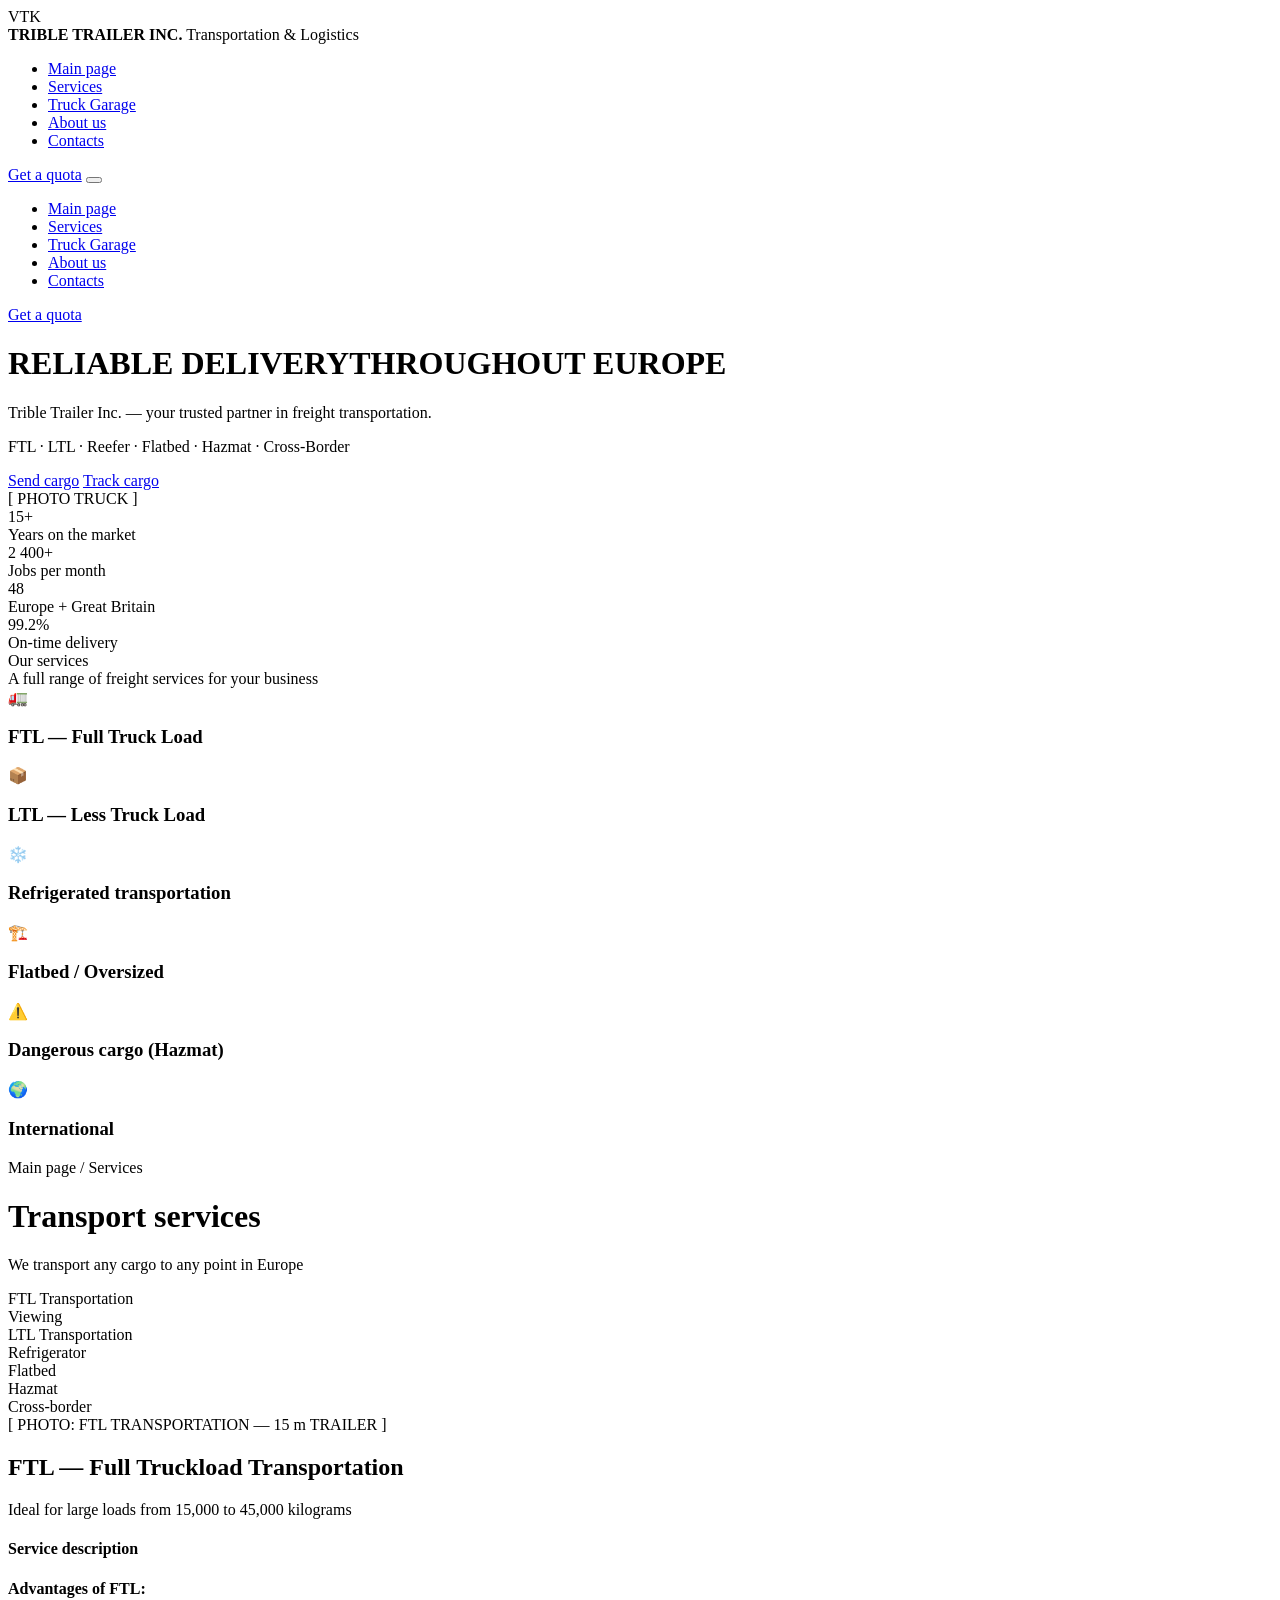
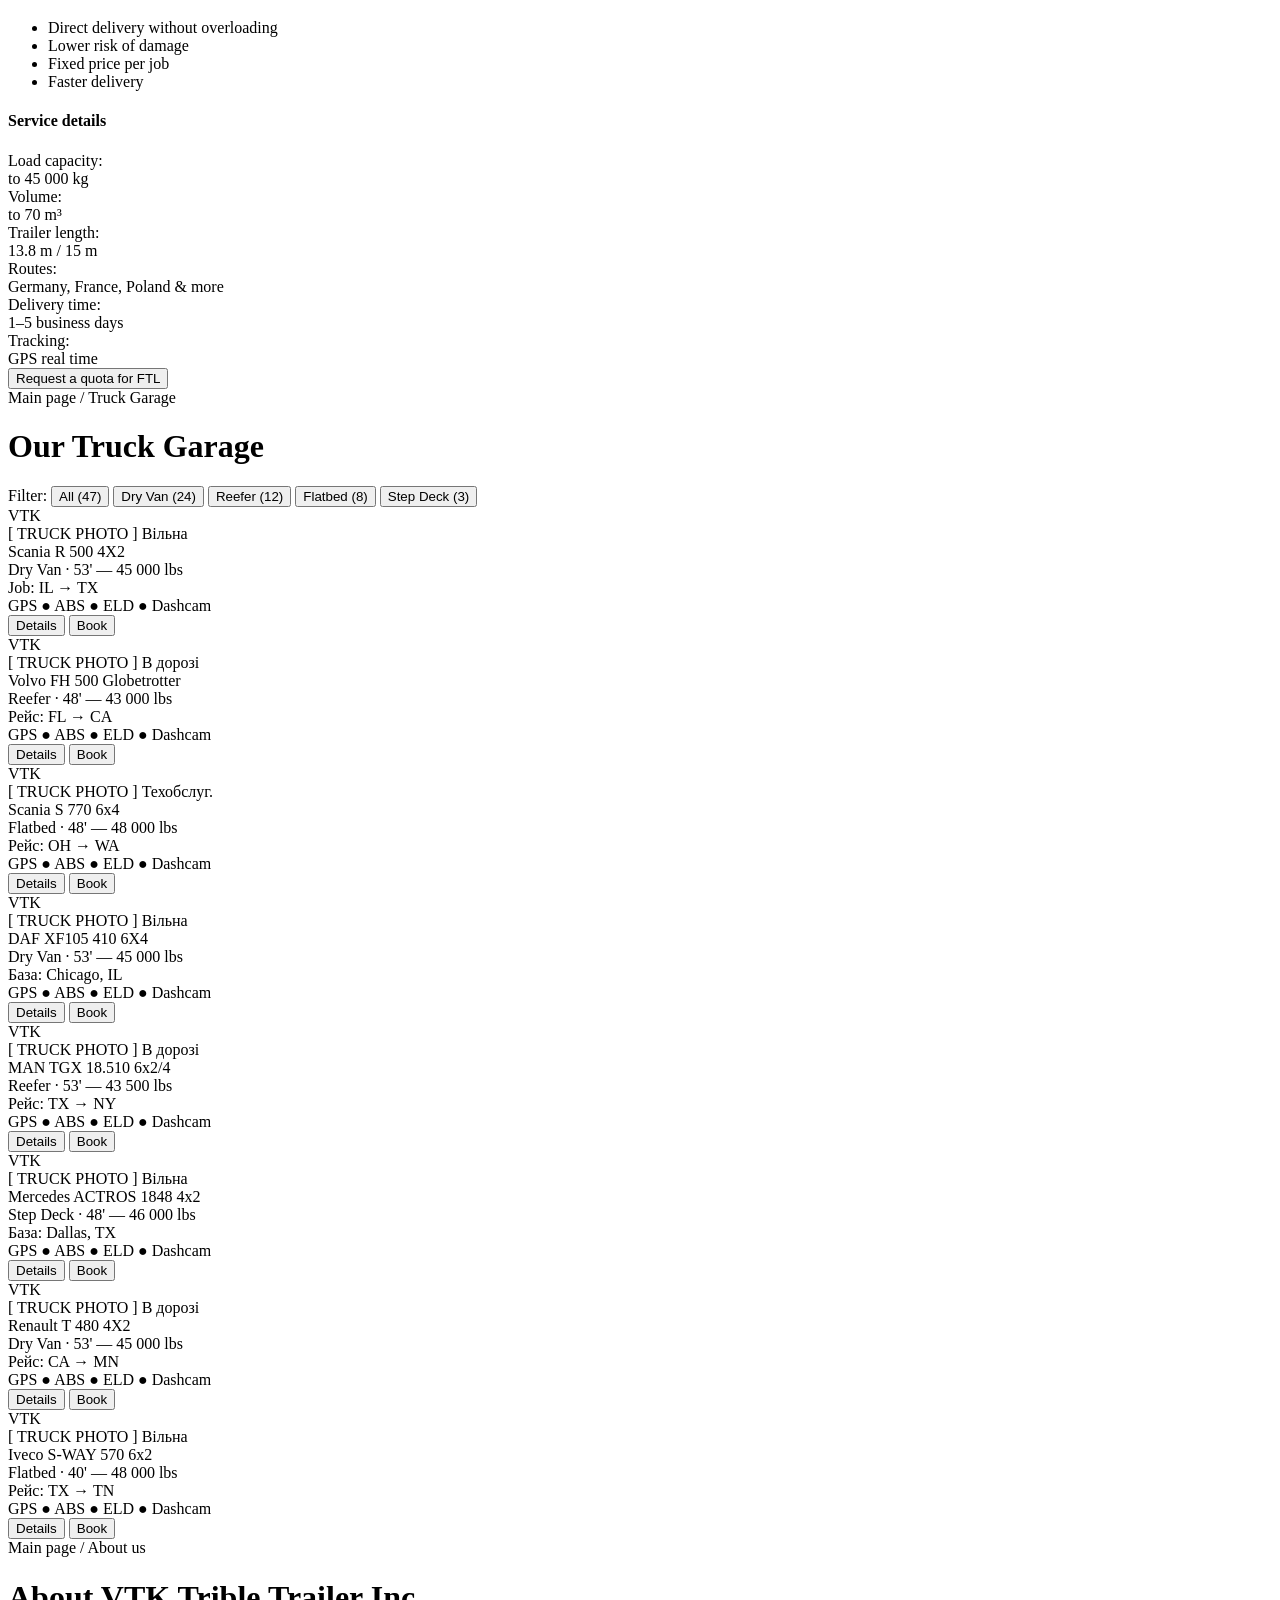
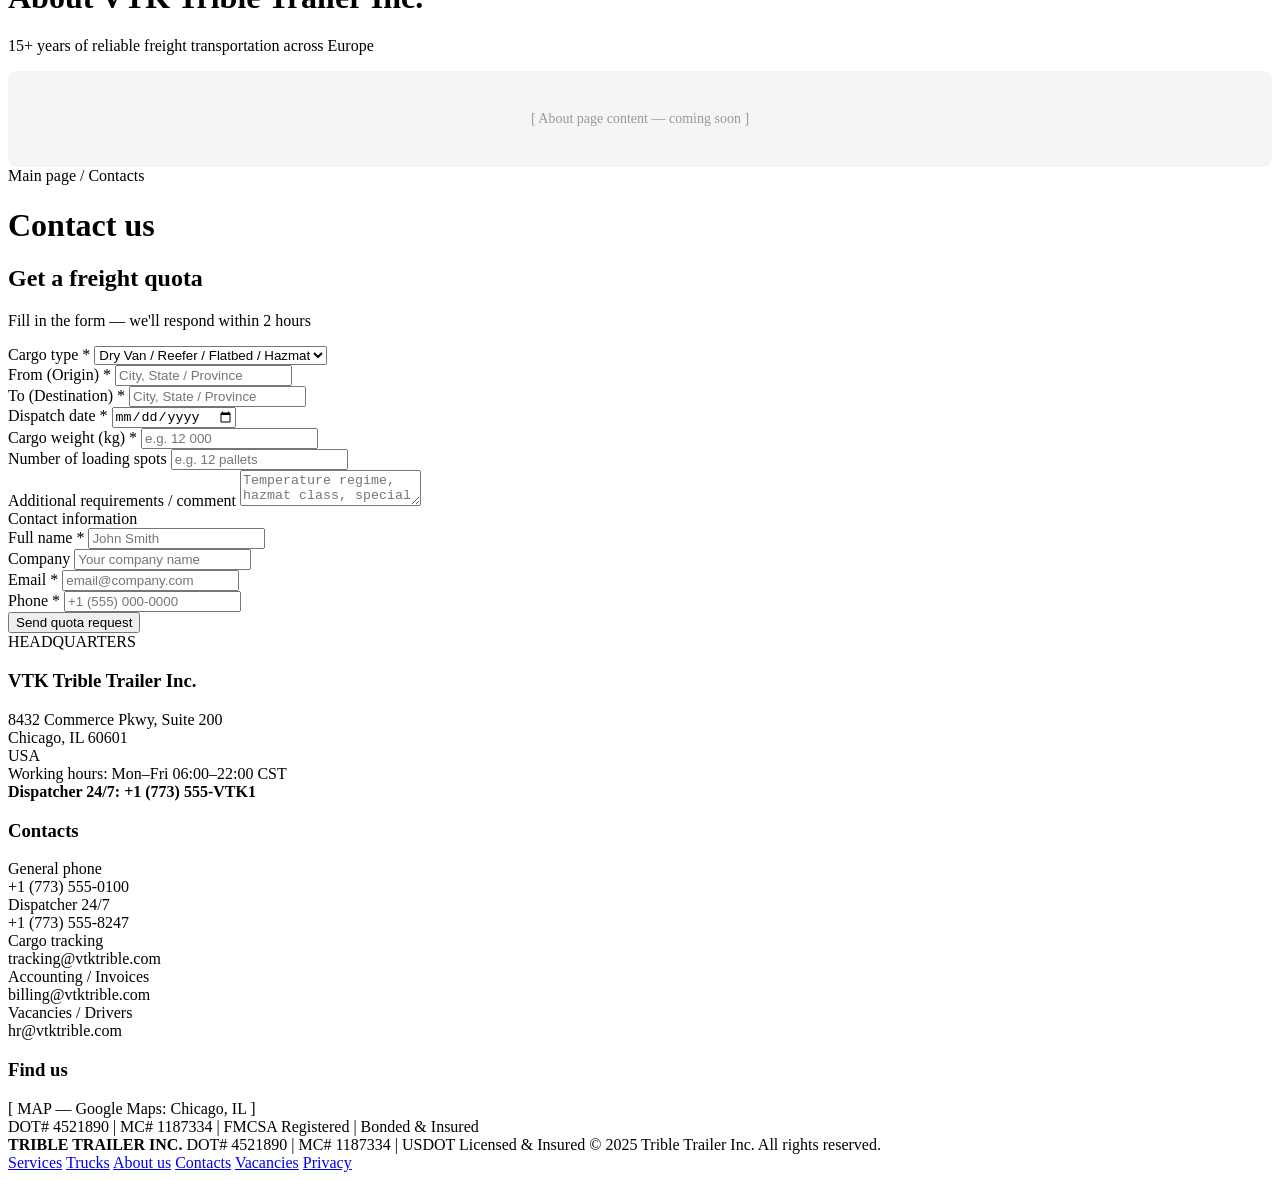
==== index.html @ 5926a862 "Refactor navigation and add mobile menu Updated navigation structure and added mobile menu functiona" ====
<!DOCTYPE html>
<html lang="en">
<head>
<meta charset="UTF-8">
<meta name="viewport" content="width=device-width, initial-scale=1.0">
<title>VTK Trible Trailer Inc. — Freight Transportation</title>
<link rel="stylesheet" href="style.css">
</head>
<body>

<!-- ═══ TOP NAV ════════════════════════════════════════════════ -->
<div class="nav-strip"></div>
<nav>
  <div class="nav-logo">
    <div class="nav-logo-box">VTK</div>
    <div class="nav-logo-text">
      <strong>TRIBLE TRAILER INC.</strong>
      <span>Transportation &amp; Logistics</span>
    </div>
  </div>

  <!-- Desktop nav links -->
  <ul class="nav-links" id="nav-links">
    <li><a href="#" class="active" onclick="showPage('home',this)">Main page</a></li>
    <li><a href="#" onclick="showPage('services',this)">Services</a></li>
    <li><a href="#" onclick="showPage('garage',this)">Truck Garage</a></li>
    <li><a href="#" onclick="showPage('about',this)">About us</a></li>
    <li><a href="#" onclick="showPage('contacts',this)">Contacts</a></li>
  </ul>

  <a href="#" class="nav-cta desktop-only" onclick="showPage('contacts',null);return false;">Get a quota</a>

  <!-- Hamburger button -->
  <button class="hamburger" id="hamburger" aria-label="Toggle menu" onclick="toggleMenu()">
    <span></span>
    <span></span>
    <span></span>
  </button>
</nav>

<!-- Mobile drawer -->
<div class="mobile-menu" id="mobile-menu">
  <ul>
    <li><a href="#" class="active" onclick="showPage('home',this);toggleMenu()">Main page</a></li>
    <li><a href="#" onclick="showPage('services',this);toggleMenu()">Services</a></li>
    <li><a href="#" onclick="showPage('garage',this);toggleMenu()">Truck Garage</a></li>
    <li><a href="#" onclick="showPage('about',this);toggleMenu()">About us</a></li>
    <li><a href="#" onclick="showPage('contacts',this);toggleMenu()">Contacts</a></li>
  </ul>
  <a href="#" class="btn-primary mobile-cta" onclick="showPage('contacts',null);toggleMenu();return false;">Get a quota</a>
</div>
<div class="menu-overlay" id="menu-overlay" onclick="toggleMenu()"></div>

<!-- ═══ PAGE: HOME ══════════════════════════════════════════════ -->
<div class="page visible" id="page-home">

  <div class="hero">
    <div class="hero-text">
      <h1>RELIABLE DELIVERY<span>THROUGHOUT EUROPE</span></h1>
      <p class="sub">Trible Trailer Inc. — your trusted partner in freight transportation.</p>
      <p class="services-line">FTL · LTL · Reefer · Flatbed · Hazmat · Cross-Border</p>
      <div class="hero-actions">
        <a href="#" class="btn-primary" onclick="showPage('contacts',null);return false;">Send cargo</a>
        <a href="#" class="btn-outline-dark" onclick="showPage('contacts',null);return false;">Track cargo</a>
      </div>
    </div>
    <div class="hero-image">[ PHOTO TRUCK ]</div>
  </div>

  <div class="stats-bar">
    <div class="stat">
      <div class="stat-num">15+</div>
      <div class="stat-label">Years on the market</div>
    </div>
    <div class="stat">
      <div class="stat-num">2 400+</div>
      <div class="stat-label">Jobs per month</div>
    </div>
    <div class="stat">
      <div class="stat-num">48</div>
      <div class="stat-label">Europe + Great Britain</div>
    </div>
    <div class="stat">
      <div class="stat-num">99.2%</div>
      <div class="stat-label">On-time delivery</div>
    </div>
  </div>

  <div class="section">
    <div class="section-title">Our services</div>
    <div class="section-sub">A full range of freight services for your business</div>
    <div class="services-grid">
      <div class="service-card">
        <div class="service-icon">🚛</div>
        <div class="service-info">
          <h3>FTL — Full Truck Load</h3>
          <div class="desc-lines"><span></span><span></span></div>
        </div>
      </div>
      <div class="service-card">
        <div class="service-icon">📦</div>
        <div class="service-info">
          <h3>LTL — Less Truck Load</h3>
          <div class="desc-lines"><span></span><span></span></div>
        </div>
      </div>
      <div class="service-card">
        <div class="service-icon">❄️</div>
        <div class="service-info">
          <h3>Refrigerated transportation</h3>
          <div class="desc-lines"><span></span><span></span></div>
        </div>
      </div>
      <div class="service-card">
        <div class="service-icon">🏗️</div>
        <div class="service-info">
          <h3>Flatbed / Oversized</h3>
          <div class="desc-lines"><span></span><span></span></div>
        </div>
      </div>
      <div class="service-card">
        <div class="service-icon">⚠️</div>
        <div class="service-info">
          <h3>Dangerous cargo (Hazmat)</h3>
          <div class="desc-lines"><span></span><span></span></div>
        </div>
      </div>
      <div class="service-card">
        <div class="service-icon">🌍</div>
        <div class="service-info">
          <h3>International</h3>
          <div class="desc-lines"><span></span><span></span></div>
        </div>
      </div>
    </div>
  </div>

</div><!-- /page-home -->

<!-- ═══ PAGE: SERVICES ══════════════════════════════════════════ -->
<div class="page" id="page-services">
  <div class="page-header">
    <div class="breadcrumb">Main page / Services</div>
    <h1>Transport services</h1>
    <p>We transport any cargo to any point in Europe</p>
  </div>

  <div class="services-layout">
    <div class="services-sidebar">
      <div class="sidebar-item active" onclick="selectService(this,'ftl')">
        <div class="item-name">FTL Transportation</div>
        <div class="item-sub">Viewing</div>
      </div>
      <div class="sidebar-item" onclick="selectService(this,'ltl')">
        <div class="item-name">LTL Transportation</div>
      </div>
      <div class="sidebar-item" onclick="selectService(this,'reefer')">
        <div class="item-name">Refrigerator</div>
      </div>
      <div class="sidebar-item" onclick="selectService(this,'flatbed')">
        <div class="item-name">Flatbed</div>
      </div>
      <div class="sidebar-item" onclick="selectService(this,'hazmat')">
        <div class="item-name">Hazmat</div>
      </div>
      <div class="sidebar-item" onclick="selectService(this,'cross')">
        <div class="item-name">Cross-border</div>
      </div>
    </div>

    <div class="service-detail">
      <div class="service-detail-img">[ PHOTO: FTL TRANSPORTATION — 15 m TRAILER ]</div>
      <div class="service-detail-body">
        <h2>FTL — Full Truckload Transportation</h2>
        <p class="tagline">Ideal for large loads from 15,000 to 45,000 kilograms</p>
        <div class="detail-divider"></div>
        <div class="detail-cols">
          <div class="detail-desc">
            <h4>Service description</h4>
            <div class="desc-bar" style="width:100%"></div>
            <div class="desc-bar" style="width:100%"></div>
            <div class="desc-bar" style="width:100%"></div>
            <div class="desc-bar" style="width:100%"></div>
            <div class="desc-bar" style="width:60%"></div>
            <div class="advantages-list">
              <h4>Advantages of FTL:</h4>
              <ul>
                <li>Direct delivery without overloading</li>
                <li>Lower risk of damage</li>
                <li>Fixed price per job</li>
                <li>Faster delivery</li>
              </ul>
            </div>
          </div>
          <div class="detail-sidebar-box">
            <h4>Service details</h4>
            <div class="detail-divider"></div>
            <div class="spec-row">
              <div class="spec-label">Load capacity:</div>
              <div class="spec-val">to 45 000 kg</div>
            </div>
            <div class="spec-row">
              <div class="spec-label">Volume:</div>
              <div class="spec-val">to 70 m³</div>
            </div>
            <div class="spec-row">
              <div class="spec-label">Trailer length:</div>
              <div class="spec-val">13.8 m / 15 m</div>
            </div>
            <div class="spec-row">
              <div class="spec-label">Routes:</div>
              <div class="spec-val">Germany, France, Poland &amp; more</div>
            </div>
            <div class="spec-row">
              <div class="spec-label">Delivery time:</div>
              <div class="spec-val">1–5 business days</div>
            </div>
            <div class="spec-row">
              <div class="spec-label">Tracking:</div>
              <div class="spec-val">GPS real time</div>
            </div>
            <button class="btn-orange-full" onclick="showPage('contacts',null)">Request a quota for FTL</button>
          </div>
        </div>
      </div>
    </div>
  </div>
</div><!-- /page-services -->

<!-- ═══ PAGE: TRUCK GARAGE ══════════════════════════════════════ -->
<div class="page" id="page-garage">
  <div class="page-header">
    <div class="breadcrumb">Main page / Truck Garage</div>
    <h1>Our Truck Garage</h1>
  </div>

  <div class="filter-bar">
    <span class="filter-label">Filter:</span>
    <button class="filter-btn active" onclick="filterTrucks(this,'all')">All (47)</button>
    <button class="filter-btn" onclick="filterTrucks(this,'dryvan')">Dry Van (24)</button>
    <button class="filter-btn" onclick="filterTrucks(this,'reefer')">Reefer (12)</button>
    <button class="filter-btn" onclick="filterTrucks(this,'flatbed')">Flatbed (8)</button>
    <button class="filter-btn" onclick="filterTrucks(this,'stepdeck')">Step Deck (3)</button>
  </div>

  <div class="trucks-grid" id="trucks-grid">
    <div class="truck-card" data-type="dryvan">
      <div class="truck-img">
        <div class="vtk-tag">VTK</div>
        [ TRUCK PHOTO ]
        <span class="status-badge status-free">Вільна</span>
      </div>
      <div class="truck-info">
        <div class="truck-name">Scania R 500 4X2</div>
        <div class="truck-type">Dry Van · 53' — 45 000 lbs</div>
        <div class="truck-divider"></div>
        <div class="truck-route">Job: IL → TX</div>
        <div class="truck-specs">GPS ● ABS ● ELD ● Dashcam</div>
        <div class="truck-actions">
          <button class="btn-detail">Details</button>
          <button class="btn-book">Book</button>
        </div>
      </div>
    </div>
    <div class="truck-card" data-type="reefer">
      <div class="truck-img">
        <div class="vtk-tag">VTK</div>
        [ TRUCK PHOTO ]
        <span class="status-badge status-transit">В дорозі</span>
      </div>
      <div class="truck-info">
        <div class="truck-name">Volvo FH 500 Globetrotter</div>
        <div class="truck-type">Reefer · 48' — 43 000 lbs</div>
        <div class="truck-divider"></div>
        <div class="truck-route">Рейс: FL → CA</div>
        <div class="truck-specs">GPS ● ABS ● ELD ● Dashcam</div>
        <div class="truck-actions">
          <button class="btn-detail">Details</button>
          <button class="btn-book">Book</button>
        </div>
      </div>
    </div>
    <div class="truck-card" data-type="flatbed">
      <div class="truck-img">
        <div class="vtk-tag">VTK</div>
        [ TRUCK PHOTO ]
        <span class="status-badge status-service">Техобслуг.</span>
      </div>
      <div class="truck-info">
        <div class="truck-name">Scania S 770 6x4</div>
        <div class="truck-type">Flatbed · 48' — 48 000 lbs</div>
        <div class="truck-divider"></div>
        <div class="truck-route">Рейс: OH → WA</div>
        <div class="truck-specs">GPS ● ABS ● ELD ● Dashcam</div>
        <div class="truck-actions">
          <button class="btn-detail">Details</button>
          <button class="btn-book">Book</button>
        </div>
      </div>
    </div>
    <div class="truck-card" data-type="dryvan">
      <div class="truck-img">
        <div class="vtk-tag">VTK</div>
        [ TRUCK PHOTO ]
        <span class="status-badge status-free">Вільна</span>
      </div>
      <div class="truck-info">
        <div class="truck-name">DAF XF105 410 6X4</div>
        <div class="truck-type">Dry Van · 53' — 45 000 lbs</div>
        <div class="truck-divider"></div>
        <div class="truck-route">База: Chicago, IL</div>
        <div class="truck-specs">GPS ● ABS ● ELD ● Dashcam</div>
        <div class="truck-actions">
          <button class="btn-detail">Details</button>
          <button class="btn-book">Book</button>
        </div>
      </div>
    </div>
    <div class="truck-card" data-type="reefer">
      <div class="truck-img">
        <div class="vtk-tag">VTK</div>
        [ TRUCK PHOTO ]
        <span class="status-badge status-transit">В дорозі</span>
      </div>
      <div class="truck-info">
        <div class="truck-name">MAN TGX 18.510 6x2/4</div>
        <div class="truck-type">Reefer · 53' — 43 500 lbs</div>
        <div class="truck-divider"></div>
        <div class="truck-route">Рейс: TX → NY</div>
        <div class="truck-specs">GPS ● ABS ● ELD ● Dashcam</div>
        <div class="truck-actions">
          <button class="btn-detail">Details</button>
          <button class="btn-book">Book</button>
        </div>
      </div>
    </div>
    <div class="truck-card" data-type="stepdeck">
      <div class="truck-img">
        <div class="vtk-tag">VTK</div>
        [ TRUCK PHOTO ]
        <span class="status-badge status-free">Вільна</span>
      </div>
      <div class="truck-info">
        <div class="truck-name">Mercedes ACTROS 1848 4x2</div>
        <div class="truck-type">Step Deck · 48' — 46 000 lbs</div>
        <div class="truck-divider"></div>
        <div class="truck-route">База: Dallas, TX</div>
        <div class="truck-specs">GPS ● ABS ● ELD ● Dashcam</div>
        <div class="truck-actions">
          <button class="btn-detail">Details</button>
          <button class="btn-book">Book</button>
        </div>
      </div>
    </div>
    <div class="truck-card" data-type="dryvan">
      <div class="truck-img">
        <div class="vtk-tag">VTK</div>
        [ TRUCK PHOTO ]
        <span class="status-badge status-transit">В дорозі</span>
      </div>
      <div class="truck-info">
        <div class="truck-name">Renault T 480 4X2</div>
        <div class="truck-type">Dry Van · 53' — 45 000 lbs</div>
        <div class="truck-divider"></div>
        <div class="truck-route">Рейс: CA → MN</div>
        <div class="truck-specs">GPS ● ABS ● ELD ● Dashcam</div>
        <div class="truck-actions">
          <button class="btn-detail">Details</button>
          <button class="btn-book">Book</button>
        </div>
      </div>
    </div>
    <div class="truck-card" data-type="flatbed">
      <div class="truck-img">
        <div class="vtk-tag">VTK</div>
        [ TRUCK PHOTO ]
        <span class="status-badge status-free">Вільна</span>
      </div>
      <div class="truck-info">
        <div class="truck-name">Iveco S-WAY 570 6x2</div>
        <div class="truck-type">Flatbed · 40' — 48 000 lbs</div>
        <div class="truck-divider"></div>
        <div class="truck-route">Рейс: TX → TN</div>
        <div class="truck-specs">GPS ● ABS ● ELD ● Dashcam</div>
        <div class="truck-actions">
          <button class="btn-detail">Details</button>
          <button class="btn-book">Book</button>
        </div>
      </div>
    </div>
  </div>
</div><!-- /page-garage -->

<!-- ═══ PAGE: ABOUT ═════════════════════════════════════════════ -->
<div class="page" id="page-about">
  <div class="page-header">
    <div class="breadcrumb">Main page / About us</div>
    <h1>About VTK Trible Trailer Inc.</h1>
    <p>15+ years of reliable freight transportation across Europe</p>
  </div>
  <div class="section">
    <div style="background:#f5f5f5;border-radius:8px;padding:40px;text-align:center;color:#999;font-size:14px;">
      [ About page content — coming soon ]
    </div>
  </div>
</div>

<!-- ═══ PAGE: CONTACTS ══════════════════════════════════════════ -->
<div class="page" id="page-contacts">
  <div class="page-header">
    <div class="breadcrumb">Main page / Contacts</div>
    <h1>Contact us</h1>
  </div>

  <div class="contacts-layout">
    <div class="form-box">
      <h2>Get a freight quota</h2>
      <p class="form-sub">Fill in the form — we'll respond within 2 hours</p>
      <div class="form-divider"></div>
      <div class="form-grid">
        <div class="form-field">
          <label>Cargo type *</label>
          <select>
            <option>Dry Van / Reefer / Flatbed / Hazmat</option>
            <option>Dry Van</option>
            <option>Reefer</option>
            <option>Flatbed</option>
            <option>Hazmat</option>
          </select>
        </div>
        <div class="form-field">
          <label>From (Origin) *</label>
          <input type="text" placeholder="City, State / Province">
        </div>
        <div class="form-field">
          <label>To (Destination) *</label>
          <input type="text" placeholder="City, State / Province">
        </div>
        <div class="form-field">
          <label>Dispatch date *</label>
          <input type="date">
        </div>
        <div class="form-field">
          <label>Cargo weight (kg) *</label>
          <input type="text" placeholder="e.g. 12 000">
        </div>
        <div class="form-field">
          <label>Number of loading spots</label>
          <input type="text" placeholder="e.g. 12 pallets">
        </div>
      </div>
      <div class="form-field" style="margin-bottom:0">
        <label>Additional requirements / comment</label>
        <textarea placeholder="Temperature regime, hazmat class, special instructions..."></textarea>
      </div>
      <div class="form-section-title">Contact information</div>
      <div class="form-divider"></div>
      <div class="form-grid">
        <div class="form-field">
          <label>Full name *</label>
          <input type="text" placeholder="John Smith">
        </div>
        <div class="form-field">
          <label>Company</label>
          <input type="text" placeholder="Your company name">
        </div>
        <div class="form-field">
          <label>Email *</label>
          <input type="email" placeholder="email@company.com">
        </div>
        <div class="form-field">
          <label>Phone *</label>
          <input type="tel" placeholder="+1 (555) 000-0000">
        </div>
      </div>
      <button class="btn-submit">Send quota request</button>
    </div>

    <div class="contacts-sidebar">
      <div class="office-card">
        <div class="label">HEADQUARTERS</div>
        <h3>VTK Trible Trailer Inc.</h3>
        <div class="addr">
          8432 Commerce Pkwy, Suite 200<br>
          Chicago, IL 60601<br>
          USA
        </div>
        <div class="office-hours">
          Working hours: Mon–Fri 06:00–22:00 CST<br>
          <strong>Dispatcher 24/7: +1 (773) 555-VTK1</strong>
        </div>
      </div>
      <div class="channels-box">
        <h3>Contacts</h3>
        <div class="channel-row">
          <div class="channel-dot"></div>
          <div>
            <div class="channel-label">General phone</div>
            <div class="channel-val">+1 (773) 555-0100</div>
          </div>
        </div>
        <div class="channel-row">
          <div class="channel-dot"></div>
          <div>
            <div class="channel-label">Dispatcher 24/7</div>
            <div class="channel-val">+1 (773) 555-8247</div>
          </div>
        </div>
        <div class="channel-row">
          <div class="channel-dot"></div>
          <div>
            <div class="channel-label">Cargo tracking</div>
            <div class="channel-val">tracking@vtktrible.com</div>
          </div>
        </div>
        <div class="channel-row">
          <div class="channel-dot"></div>
          <div>
            <div class="channel-label">Accounting / Invoices</div>
            <div class="channel-val">billing@vtktrible.com</div>
          </div>
        </div>
        <div class="channel-row">
          <div class="channel-dot"></div>
          <div>
            <div class="channel-label">Vacancies / Drivers</div>
            <div class="channel-val">hr@vtktrible.com</div>
          </div>
        </div>
      </div>
      <div class="map-box">
        <h3>Find us</h3>
        <div class="map-placeholder">[ MAP — Google Maps: Chicago, IL ]</div>
        <div class="dot-row">DOT# 4521890 | MC# 1187334 | FMCSA Registered | Bonded &amp; Insured</div>
      </div>
    </div>
  </div>
</div><!-- /page-contacts -->

<!-- ═══ FOOTER ══════════════════════════════════════════════════ -->
<footer>
  <div class="footer-left">
    <strong>TRIBLE TRAILER INC.</strong>
    <span>DOT# 4521890  |  MC# 1187334  |  USDOT Licensed &amp; Insured</span>
    <span>© 2025 Trible Trailer Inc. All rights reserved.</span>
  </div>
  <div class="footer-right">
    <a href="#">Services</a>
    <a href="#">Trucks</a>
    <a href="#">About us</a>
    <a href="#">Contacts</a>
    <a href="#">Vacancies</a>
    <a href="#">Privacy</a>
  </div>
</footer>

<script>
  function showPage(pageId, linkEl) {
    document.querySelectorAll('.page').forEach(p => p.classList.remove('visible'));
    document.getElementById('page-' + pageId).classList.add('visible');
    // sync both nav lists
    document.querySelectorAll('.nav-links a, .mobile-menu a').forEach(a => a.classList.remove('active'));
    if (linkEl) {
      const text = linkEl.textContent;
      document.querySelectorAll('.nav-links a, .mobile-menu a').forEach(a => {
        if (a.textContent === text) a.classList.add('active');
      });
    }
    window.scrollTo({ top: 0, behavior: 'smooth' });
  }

  function toggleMenu() {
    const menu = document.getElementById('mobile-menu');
    const overlay = document.getElementById('menu-overlay');
    const hamburger = document.getElementById('hamburger');
    const open = menu.classList.toggle('open');
    overlay.classList.toggle('open', open);
    hamburger.classList.toggle('open', open);
    document.body.style.overflow = open ? 'hidden' : '';
  }

  function filterTrucks(btn, type) {
    document.querySelectorAll('.filter-btn').forEach(b => b.classList.remove('active'));
    btn.classList.add('active');
    document.querySelectorAll('.truck-card').forEach(card => {
      card.style.display = (type === 'all' || card.dataset.type === type) ? '' : 'none';
    });
  }

  function selectService(el, id) {
    document.querySelectorAll('.sidebar-item').forEach(i => {
      i.classList.remove('active');
      const sub = i.querySelector('.item-sub');
      if (sub) sub.textContent = '';
    });
    el.classList.add('active');
    let sub = el.querySelector('.item-sub');
    if (!sub) { sub = document.createElement('div'); sub.className = 'item-sub'; el.appendChild(sub); }
    sub.textContent = 'Viewing';
  }
</script>
</body>
</html>
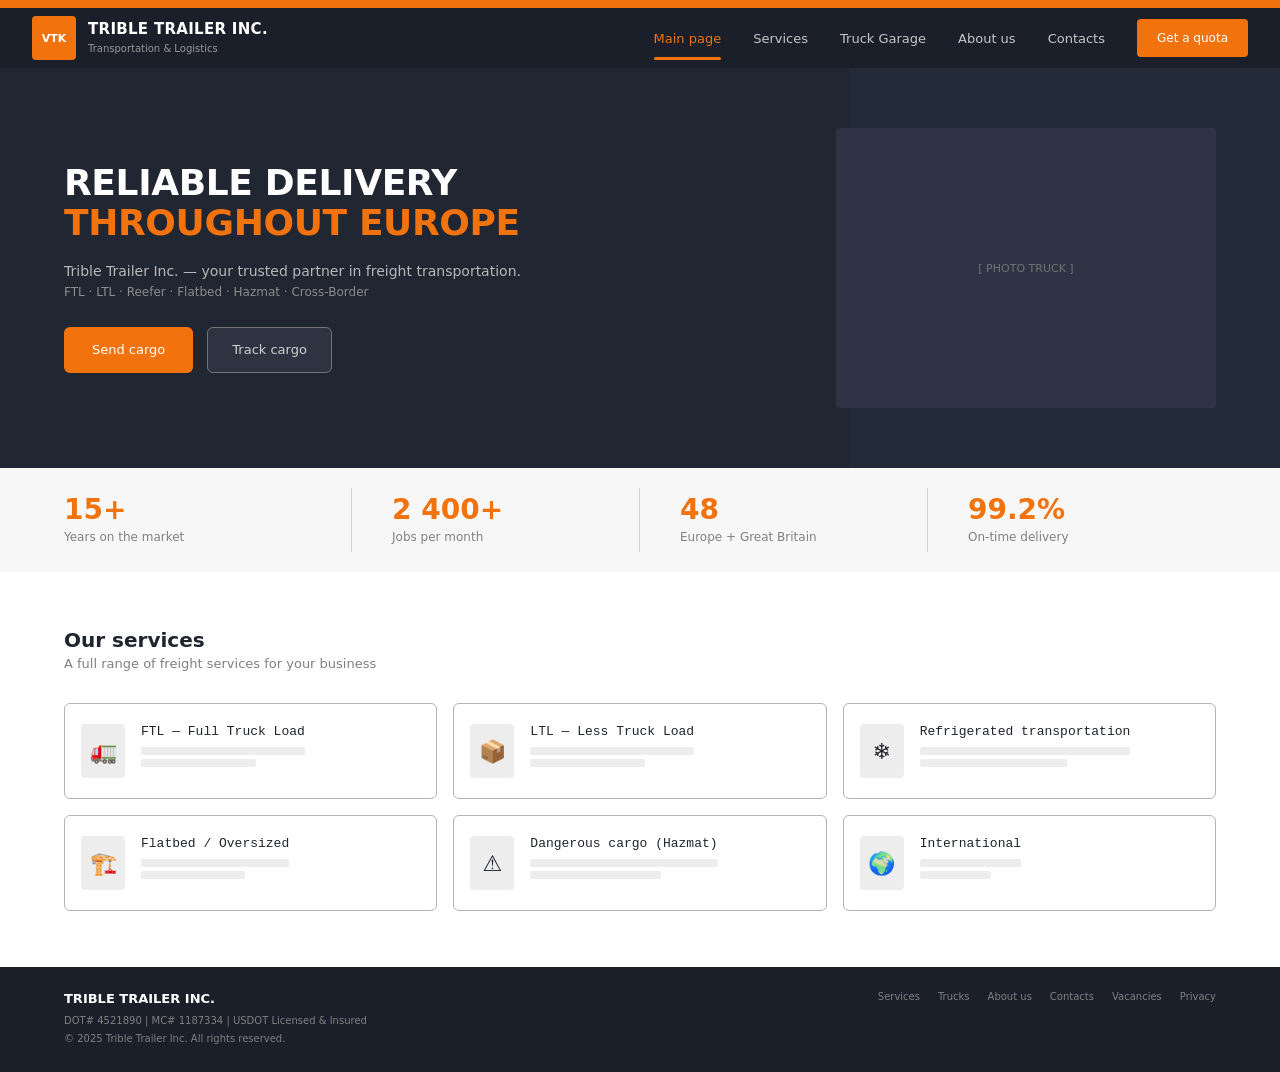
==== commit ece54ff5: "Update index.html" ====
--- a/index.html
+++ b/index.html
@@ -8,7 +8,7 @@
 </head>
 <body>
 
-<!-- ═══ TOP NAV ════════════════════════════════════════════════ -->
+
 <div class="nav-strip"></div>
 <nav>
   <div class="nav-logo">
@@ -19,7 +19,7 @@
     </div>
   </div>
 
-  <!-- Desktop nav links -->
+  
   <ul class="nav-links" id="nav-links">
     <li><a href="#" class="active" onclick="showPage('home',this)">Main page</a></li>
     <li><a href="#" onclick="showPage('services',this)">Services</a></li>
@@ -30,7 +30,7 @@
 
   <a href="#" class="nav-cta desktop-only" onclick="showPage('contacts',null);return false;">Get a quota</a>
 
-  <!-- Hamburger button -->
+  
   <button class="hamburger" id="hamburger" aria-label="Toggle menu" onclick="toggleMenu()">
     <span></span>
     <span></span>
@@ -38,7 +38,7 @@
   </button>
 </nav>
 
-<!-- Mobile drawer -->
+
 <div class="mobile-menu" id="mobile-menu">
   <ul>
     <li><a href="#" class="active" onclick="showPage('home',this);toggleMenu()">Main page</a></li>
@@ -51,7 +51,7 @@
 </div>
 <div class="menu-overlay" id="menu-overlay" onclick="toggleMenu()"></div>
 
-<!-- ═══ PAGE: HOME ══════════════════════════════════════════════ -->
+
 <div class="page visible" id="page-home">
 
   <div class="hero">
@@ -135,9 +135,9 @@
     </div>
   </div>
 
-</div><!-- /page-home -->
-
-<!-- ═══ PAGE: SERVICES ══════════════════════════════════════════ -->
+</div>
+
+
 <div class="page" id="page-services">
   <div class="page-header">
     <div class="breadcrumb">Main page / Services</div>
@@ -225,9 +225,9 @@
       </div>
     </div>
   </div>
-</div><!-- /page-services -->
-
-<!-- ═══ PAGE: TRUCK GARAGE ══════════════════════════════════════ -->
+</div>
+
+
 <div class="page" id="page-garage">
   <div class="page-header">
     <div class="breadcrumb">Main page / Truck Garage</div>
@@ -389,9 +389,9 @@
       </div>
     </div>
   </div>
-</div><!-- /page-garage -->
-
-<!-- ═══ PAGE: ABOUT ═════════════════════════════════════════════ -->
+</div>
+
+
 <div class="page" id="page-about">
   <div class="page-header">
     <div class="breadcrumb">Main page / About us</div>
@@ -405,7 +405,7 @@
   </div>
 </div>
 
-<!-- ═══ PAGE: CONTACTS ══════════════════════════════════════════ -->
+
 <div class="page" id="page-contacts">
   <div class="page-header">
     <div class="breadcrumb">Main page / Contacts</div>
@@ -535,9 +535,9 @@
       </div>
     </div>
   </div>
-</div><!-- /page-contacts -->
-
-<!-- ═══ FOOTER ══════════════════════════════════════════════════ -->
+</div>
+
+
 <footer>
   <div class="footer-left">
     <strong>TRIBLE TRAILER INC.</strong>
--- a/style.css
+++ b/style.css
@@ -0,0 +1,595 @@
+*, *::before, *::after { box-sizing: border-box; margin: 0; padding: 0; }
+html { scroll-behavior: smooth; }
+body {
+  font-family: 'Inter', system-ui, -apple-system, sans-serif;
+  font-size: 15px;
+  color: #1f242e;
+  background: #fff;
+  overflow-x: hidden;
+}
+a { text-decoration: none; color: inherit; }
+button { cursor: pointer; border: none; outline: none; font-family: inherit; }
+
+
+:root {
+  --orange:    #f2730d;
+  --orange-dk: #c25a08;
+  --dark-bg:   #1a1f29;
+  --dark-bg2:  #1f2430;
+  --dark-bg3:  #212633;
+  --light:     #f5f5f5;
+  --muted:     #808080;
+  --border:    #d1d1d1;
+  --text:      #1f242e;
+  --nav-h:     68px; 
+}
+
+.page { display: none; }
+.page.visible { display: block; }
+
+
+.nav-strip { height: 8px; background: var(--orange); }
+
+nav {
+  background: var(--dark-bg);
+  height: 60px;
+  display: flex;
+  align-items: center;
+  padding: 0 32px;
+  position: sticky;
+  top: 0;
+  z-index: 200;
+  gap: 0;
+}
+
+
+.nav-logo {
+  display: flex;
+  align-items: center;
+  gap: 12px;
+  margin-right: auto;
+  flex-shrink: 0;
+}
+.nav-logo-box {
+  width: 44px; height: 44px;
+  background: var(--orange);
+  border-radius: 4px;
+  display: flex; align-items: center; justify-content: center;
+  font-weight: 700; font-size: 11px; color: #fff;
+}
+.nav-logo-text strong { display: block; font-size: 15px; font-weight: 700; color: #fff; letter-spacing: .02em; }
+.nav-logo-text span   { font-size: 10px; color: #999; }
+
+
+.nav-links {
+  display: flex;
+  align-items: center;
+  gap: 32px;
+  list-style: none;
+  margin-right: 32px;
+}
+.nav-links a {
+  font-size: 13px; color: #c7c7c7; font-weight: 400;
+  transition: color .2s;
+  position: relative; padding-bottom: 4px;
+}
+.nav-links a:hover { color: #fff; }
+.nav-links a.active { color: var(--orange); font-weight: 500; }
+.nav-links a.active::after {
+  content: '';
+  position: absolute; bottom: -10px; left: 0;
+  width: 100%; height: 3px;
+  background: var(--orange); border-radius: 2px;
+}
+
+
+.nav-cta {
+  background: var(--orange); color: #fff;
+  font-size: 12px; font-weight: 500;
+  padding: 0 20px; height: 38px; border-radius: 4px;
+  display: flex; align-items: center;
+  transition: background .2s; white-space: nowrap;
+}
+.nav-cta:hover { background: var(--orange-dk); }
+
+.hamburger {
+  display: none;
+  flex-direction: column;
+  justify-content: center;
+  gap: 5px;
+  width: 40px; height: 40px;
+  background: none; border: none;
+  cursor: pointer; padding: 4px;
+  flex-shrink: 0;
+}
+.hamburger span {
+  display: block;
+  height: 2px; width: 100%;
+  background: #fff;
+  border-radius: 2px;
+  transition: transform .3s, opacity .3s, width .3s;
+  transform-origin: center;
+}
+
+.hamburger.open span:nth-child(1) { transform: translateY(7px) rotate(45deg); }
+.hamburger.open span:nth-child(2) { opacity: 0; width: 0; }
+.hamburger.open span:nth-child(3) { transform: translateY(-7px) rotate(-45deg); }
+
+
+.mobile-menu {
+  position: fixed;
+  top: var(--nav-h); right: 0;
+  width: 280px; height: calc(100vh - var(--nav-h));
+  background: var(--dark-bg);
+  z-index: 190;
+  padding: 28px 24px;
+  display: flex; flex-direction: column; gap: 0;
+  transform: translateX(100%);
+  transition: transform .3s ease;
+  overflow-y: auto;
+}
+.mobile-menu.open { transform: translateX(0); }
+
+.mobile-menu ul { list-style: none; margin-bottom: 24px; }
+.mobile-menu ul li { border-bottom: 1px solid #2a303d; }
+.mobile-menu ul li a {
+  display: block;
+  padding: 16px 8px;
+  font-size: 15px; color: #c7c7c7;
+  transition: color .15s;
+}
+.mobile-menu ul li a:hover,
+.mobile-menu ul li a.active { color: var(--orange); }
+
+.mobile-cta {
+  display: flex; align-items: center; justify-content: center;
+  height: 46px; border-radius: 6px;
+  font-size: 14px; font-weight: 500;
+  background: var(--orange); color: #fff;
+}
+
+
+.menu-overlay {
+  display: none;
+  position: fixed; inset: 0;
+  background: rgba(0,0,0,.5);
+  z-index: 180;
+}
+.menu-overlay.open { display: block; }
+
+.section    { padding: 56px 64px; }
+.section-sm { padding: 40px 64px; }
+
+.section-title { font-size: 20px; font-weight: 700; color: var(--text); }
+.section-sub   { font-size: 13px; color: var(--muted); margin-top: 4px; }
+
+.page-header {
+  background: var(--dark-bg2);
+  padding: 20px 64px 24px;
+}
+.breadcrumb { font-size: 11px; color: var(--muted); margin-bottom: 8px; }
+.page-header h1 { font-size: 22px; color: #fff; font-weight: 700; }
+.page-header p  { font-size: 13px; color: #999; margin-top: 6px; }
+
+.hero {
+  background: var(--dark-bg3);
+  padding: 60px 64px;
+  min-height: 360px;
+  display: grid;
+  grid-template-columns: 1fr 380px;
+  align-items: center;
+  gap: 48px;
+  overflow: hidden;
+  position: relative;
+}
+.hero::after {
+  content: '';
+  position: absolute; right: 0; top: 0;
+  width: 430px; height: 100%;
+  background: #242b38;
+  z-index: 0;
+}
+.hero-text { position: relative; z-index: 1; }
+.hero-text h1 {
+  font-size: 36px; font-weight: 700; color: #fff;
+  line-height: 1.1; letter-spacing: -.01em;
+}
+.hero-text h1 span { color: var(--orange); display: block; }
+.hero-text .sub          { font-size: 14px; color: #b8b8b8; margin: 20px 0 6px; }
+.hero-text .services-line { font-size: 12px; color: #8c8c8c; margin-bottom: 28px; }
+.hero-actions { display: flex; gap: 14px; flex-wrap: wrap; }
+
+.btn-primary {
+  background: var(--orange); color: #fff;
+  font-size: 13px; font-weight: 500;
+  padding: 0 28px; height: 46px; border-radius: 6px;
+  display: flex; align-items: center;
+  transition: background .2s;
+}
+.btn-primary:hover { background: var(--orange-dk); }
+
+.btn-outline-dark {
+  background: #2e3342; border: 1px solid #737373;
+  color: #d1d1d1; font-size: 13px;
+  padding: 0 24px; height: 46px; border-radius: 6px;
+  display: flex; align-items: center;
+  transition: border-color .2s;
+}
+.btn-outline-dark:hover { border-color: #aaa; }
+
+.hero-image {
+  position: relative; z-index: 1;
+  width: 100%; height: 280px;
+  background: #2e3345; border-radius: 4px;
+  display: flex; align-items: center; justify-content: center;
+  color: #737373; font-size: 11px;
+}
+
+.stats-bar {
+  background: #f7f7f7;
+  padding: 20px 64px;
+  display: grid;
+  grid-template-columns: repeat(4, 1fr);
+}
+.stat {
+  padding: 8px 0 8px 40px;
+  border-right: 1px solid #d1d1d1;
+}
+.stat:first-child { padding-left: 0; }
+.stat:last-child  { border-right: none; }
+.stat-num   { font-size: 28px; font-weight: 700; color: var(--orange); line-height: 1; }
+.stat-label { font-size: 12px; color: var(--muted); margin-top: 6px; }
+
+
+.services-grid {
+  display: grid;
+  grid-template-columns: repeat(3, 1fr);
+  gap: 16px;
+  margin-top: 32px;
+}
+.service-card {
+  border: 1px solid #b3b3b3; border-radius: 6px;
+  padding: 20px 16px;
+  display: flex; gap: 16px; align-items: flex-start;
+  transition: box-shadow .2s, border-color .2s;
+}
+.service-card:hover {
+  border-color: var(--orange);
+  box-shadow: 0 4px 16px rgba(242,115,13,.1);
+}
+.service-icon {
+  width: 44px; height: 54px; flex-shrink: 0;
+  background: #ededed; border-radius: 4px;
+  display: flex; align-items: center; justify-content: center;
+  font-size: 22px;
+}
+.service-info h3 {
+  font-size: 13px; font-weight: 500; margin-bottom: 8px;
+  font-family: 'Courier New', monospace;
+}
+.service-info .desc-lines span {
+  display: block; height: 8px;
+  background: #ededed; border-radius: 2px; margin-bottom: 4px;
+}
+.service-info .desc-lines span:last-child { width: 70%; }
+
+.services-layout {
+  display: grid;
+  grid-template-columns: 236px 1fr;
+  gap: 24px;
+  padding: 24px 64px 48px;
+}
+.services-sidebar { display: flex; flex-direction: column; }
+.sidebar-item {
+  padding: 16px 22px; border-radius: 6px; cursor: pointer;
+  transition: background .15s; margin-bottom: 4px;
+  border-left: 4px solid transparent;
+}
+.sidebar-item:hover { background: #f0f0f0; }
+.sidebar-item.active { background: #f2f5ff; border-left-color: var(--orange); }
+.sidebar-item.active .item-name { color: var(--orange); font-weight: 500; }
+.sidebar-item .item-name { font-size: 13px; color: var(--text); }
+.sidebar-item .item-sub  { font-size: 10px; color: var(--muted); margin-top: 2px; }
+
+.service-detail { border: 1px solid #e0e0e0; border-radius: 8px; overflow: hidden; }
+.service-detail-img {
+  width: 100%; height: 200px;
+  background: #c7c7c7;
+  display: flex; align-items: center; justify-content: center;
+  font-size: 11px; color: var(--muted);
+}
+.service-detail-body { padding: 24px; }
+.service-detail-body h2    { font-size: 20px; font-weight: 700; margin-bottom: 6px; }
+.service-detail-body .tagline { font-size: 13px; color: var(--muted); margin-bottom: 16px; }
+
+.detail-divider { height: 1px; background: #e0e0e0; margin: 16px 0; }
+.detail-cols {
+  display: grid;
+  grid-template-columns: 1fr 280px;
+  gap: 24px;
+}
+.detail-desc h4       { font-size: 14px; font-weight: 500; margin-bottom: 12px; }
+.desc-bar             { height: 11px; background: #ededed; border-radius: 2px; margin-bottom: 6px; }
+.advantages-list      { margin-top: 20px; }
+.advantages-list h4   { font-size: 13px; font-weight: 500; margin-bottom: 10px; }
+.advantages-list li {
+  list-style: none; font-size: 12px;
+  padding: 4px 0 4px 18px; position: relative;
+}
+.advantages-list li::before {
+  content: ''; position: absolute; left: 0; top: 8px;
+  width: 6px; height: 6px; background: var(--orange); border-radius: 3px;
+}
+.detail-sidebar-box { background: #f7f7f7; border-radius: 6px; padding: 20px; }
+.detail-sidebar-box h4 { font-size: 13px; font-weight: 700; margin-bottom: 12px; }
+.spec-row            { margin-bottom: 16px; }
+.spec-row .spec-label { font-size: 11px; color: var(--muted); }
+.spec-row .spec-val   { font-size: 12px; font-weight: 500; margin-top: 2px; }
+.btn-orange-full {
+  width: 100%; height: 40px;
+  background: var(--orange); color: #fff;
+  font-size: 13px; font-weight: 500;
+  border-radius: 6px; margin-top: 20px;
+  display: flex; align-items: center; justify-content: center;
+  cursor: pointer; transition: background .2s;
+}
+.btn-orange-full:hover { background: var(--orange-dk); }
+
+.filter-bar {
+  background: #f5f5f5;
+  padding: 12px 64px;
+  display: flex; align-items: center; gap: 10px; flex-wrap: wrap;
+}
+.filter-label { font-size: 12px; color: var(--muted); margin-right: 4px; }
+.filter-btn {
+  height: 30px; padding: 0 16px;
+  border-radius: 4px; font-size: 12px;
+  cursor: pointer; transition: all .15s;
+  border: 1px solid #b3b3b3; background: #fff; color: var(--text);
+}
+.filter-btn.active { background: var(--orange); border-color: var(--orange); color: #fff; font-weight: 500; }
+.filter-btn:hover:not(.active) { border-color: var(--orange); color: var(--orange); }
+
+.trucks-grid {
+  display: grid;
+  grid-template-columns: repeat(4, 1fr);
+  gap: 16px;
+  padding: 24px 64px 48px;
+}
+.truck-card {
+  border: 1px solid var(--border); border-radius: 8px;
+  overflow: hidden; transition: box-shadow .2s;
+}
+.truck-card:hover { box-shadow: 0 4px 20px rgba(0,0,0,.1); }
+.truck-img {
+  width: 100%; height: 140px;
+  background: #ccc; position: relative;
+  display: flex; align-items: center; justify-content: center;
+  font-size: 10px; color: #808080;
+}
+.vtk-tag {
+  position: absolute; top: 12px; left: 12px;
+  background: var(--orange); color: #fff;
+  font-size: 10px; font-weight: 700;
+  padding: 2px 8px; border-radius: 3px;
+}
+.status-badge {
+  position: absolute; bottom: 12px; right: 12px;
+  height: 22px; padding: 0 10px;
+  border-radius: 11px; font-size: 10px; font-weight: 500;
+  display: flex; align-items: center;
+}
+.status-free    { background: #e0f7e8; color: #2e9e59; }
+.status-transit { background: #e5f0ff; color: #3d78c7; }
+.status-service { background: #faede0; color: #c26b1a; }
+
+.truck-info    { padding: 12px 14px; }
+.truck-name    { font-size: 12px; font-weight: 700; margin-bottom: 2px; }
+.truck-type    { font-size: 11px; color: var(--muted); }
+.truck-divider { height: 1px; background: #e0e0e0; margin: 8px 0; }
+.truck-route   { font-size: 11px; color: var(--muted); margin-bottom: 8px; }
+.truck-specs   {
+  background: #ededed; border-radius: 4px;
+  padding: 6px 10px; font-size: 10px; color: var(--muted); margin-bottom: 10px;
+}
+.truck-actions { display: grid; grid-template-columns: 1fr 1fr; gap: 6px; }
+.btn-detail {
+  height: 26px; border-radius: 4px;
+  border: 1px solid #b3b3b3; background: #fff;
+  font-size: 10px; color: var(--text);
+  cursor: pointer; transition: all .15s;
+}
+.btn-detail:hover { border-color: var(--orange); color: var(--orange); }
+.btn-book {
+  height: 26px; border-radius: 4px;
+  background: var(--orange); border: none;
+  font-size: 10px; font-weight: 500; color: #fff;
+  cursor: pointer; transition: background .15s;
+}
+.btn-book:hover { background: var(--orange-dk); }
+
+.contacts-layout {
+  display: grid;
+  grid-template-columns: 1fr 500px;
+  gap: 32px;
+  padding: 24px 64px 48px;
+}
+.form-box { border: 1px solid var(--border); border-radius: 8px; padding: 28px; }
+.form-box h2     { font-size: 18px; font-weight: 700; margin-bottom: 6px; }
+.form-box .form-sub { font-size: 12px; color: var(--muted); margin-bottom: 20px; }
+.form-divider    { height: 1px; background: #e0e0e0; margin-bottom: 20px; }
+.form-grid       { display: grid; grid-template-columns: 1fr 1fr; gap: 14px; margin-bottom: 14px; }
+.form-field      { display: flex; flex-direction: column; gap: 5px; }
+.form-field label { font-size: 11px; font-weight: 500; }
+.form-field input,
+.form-field select,
+.form-field textarea {
+  height: 36px; padding: 0 12px;
+  border: 1px solid var(--border); border-radius: 4px;
+  font-size: 11px; font-family: inherit; color: var(--muted);
+  outline: none; transition: border-color .15s;
+}
+.form-field textarea { height: 72px; resize: none; padding: 10px 12px; line-height: 1.5; }
+.form-field input:focus,
+.form-field select:focus,
+.form-field textarea:focus { border-color: var(--orange); color: var(--text); }
+.form-field input::placeholder,
+.form-field textarea::placeholder { color: #bbb; }
+.form-section-title { font-size: 14px; font-weight: 700; margin: 20px 0 12px; }
+.btn-submit {
+  width: 100%; height: 42px;
+  background: var(--orange); color: #fff;
+  font-size: 14px; font-weight: 500;
+  border-radius: 6px; border: none;
+  cursor: pointer; margin-top: 16px;
+  transition: background .2s;
+}
+.btn-submit:hover { background: var(--orange-dk); }
+
+.contacts-sidebar { display: flex; flex-direction: column; gap: 16px; }
+.office-card { background: var(--dark-bg); border-radius: 8px; padding: 24px; }
+.office-card .label {
+  font-size: 11px; font-weight: 500; color: var(--orange);
+  margin-bottom: 8px; letter-spacing: .06em;
+}
+.office-card h3   { font-size: 16px; font-weight: 700; color: #fff; margin-bottom: 12px; }
+.office-card .addr { font-size: 12px; color: #707070; line-height: 1.8; }
+.office-hours {
+  background: #1f2733; border-radius: 4px;
+  padding: 10px 14px; margin-top: 14px;
+  font-size: 11px; color: #666;
+}
+.office-hours strong { color: var(--orange); }
+.channels-box h3 { font-size: 15px; font-weight: 700; margin-bottom: 12px; }
+.channel-row {
+  background: var(--light); border-radius: 4px;
+  padding: 10px 14px; margin-bottom: 6px;
+  display: flex; align-items: center; gap: 12px;
+}
+.channel-dot   { width: 10px; height: 10px; border-radius: 50%; background: var(--orange); flex-shrink: 0; }
+.channel-label { font-size: 11px; color: var(--muted); }
+.channel-val   { font-size: 12px; font-weight: 700; color: var(--orange); }
+.map-box h3    { font-size: 14px; font-weight: 700; margin-bottom: 10px; }
+.map-placeholder {
+  width: 100%; height: 100px; background: #d0d8e8; border-radius: 4px;
+  display: flex; align-items: center; justify-content: center;
+  font-size: 11px; color: var(--muted);
+}
+.dot-row {
+  border: 1px solid var(--border); border-radius: 4px;
+  padding: 8px 14px; font-size: 10px; color: var(--muted); margin-top: 10px;
+}
+
+footer {
+  background: var(--dark-bg);
+  padding: 24px 64px;
+  display: flex; justify-content: space-between; align-items: flex-start;
+  flex-wrap: wrap; gap: 16px;
+}
+.footer-left strong { font-size: 13px; color: #fff; display: block; margin-bottom: 6px; }
+.footer-left span   { font-size: 10px; color: #808080; display: block; line-height: 1.8; }
+.footer-right {
+  font-size: 10px; color: #808080;
+  display: flex; gap: 18px; align-items: center; flex-wrap: wrap;
+}
+.footer-right a:hover { color: var(--orange); }
+
+
+@media (max-width: 1024px) {
+  
+  .nav-links  { display: none; }
+  .desktop-only { display: none; }
+  .hamburger  { display: flex; }
+
+  
+  .hero {
+    grid-template-columns: 1fr;
+    padding: 40px 32px;
+    min-height: auto;
+  }
+  .hero::after { display: none; }
+  .hero-image  { width: 100%; height: 200px; order: -1; }
+  .hero-text h1 { font-size: 28px; }
+
+  
+  .stats-bar { grid-template-columns: repeat(2, 1fr); padding: 16px 32px; }
+  .stat { padding-left: 0; border-right: none; padding: 12px 16px; }
+  .stat:nth-child(odd)  { border-right: 1px solid #d1d1d1; }
+  .stat:nth-child(-n+2) { border-bottom: 1px solid #d1d1d1; }
+
+  .services-grid { grid-template-columns: repeat(2, 1fr); }
+  .section { padding: 40px 32px; }
+
+  .services-layout {
+    grid-template-columns: 1fr;
+    padding: 16px 32px 40px;
+  }
+  .services-sidebar { flex-direction: row; flex-wrap: wrap; gap: 8px; margin-bottom: 16px; }
+  .sidebar-item { flex: 0 0 auto; border-left: none; border-bottom: 3px solid transparent; padding: 10px 16px; }
+  .sidebar-item.active { border-left: none; border-bottom-color: var(--orange); background: #f2f5ff; }
+
+  .detail-cols { grid-template-columns: 1fr; }
+
+  .trucks-grid { grid-template-columns: repeat(2, 1fr); padding: 16px 32px 40px; }
+  .filter-bar  { padding: 12px 32px; }
+
+  .contacts-layout { grid-template-columns: 1fr; padding: 16px 32px 40px; }
+
+  .page-header { padding: 16px 32px 20px; }
+  footer { padding: 20px 32px; }
+}
+
+@media (max-width: 640px) {
+  nav { padding: 0 16px; }
+  .nav-logo-text strong { font-size: 13px; }
+  .nav-logo-text span   { display: none; }
+
+  
+  .hero { padding: 28px 16px; gap: 20px; }
+  .hero-text h1 { font-size: 24px; }
+  .hero-text .sub { font-size: 13px; }
+  .hero-image { height: 160px; }
+  .hero-actions { gap: 10px; }
+  .btn-primary, .btn-outline-dark { height: 42px; font-size: 13px; }
+
+
+  .stats-bar { padding: 12px 16px; gap: 0; }
+  .stat-num   { font-size: 22px; }
+  .stat-label { font-size: 11px; }
+
+
+  .services-grid { grid-template-columns: 1fr; }
+  .section { padding: 28px 16px; }
+
+  
+  .services-layout { padding: 12px 16px 32px; }
+  .services-sidebar { flex-direction: column; }
+  .sidebar-item { border-bottom: none; border-left: 4px solid transparent; }
+  .sidebar-item.active { border-left-color: var(--orange); border-bottom: none; }
+  .service-detail-img { height: 140px; }
+  .service-detail-body { padding: 16px; }
+  .service-detail-body h2 { font-size: 17px; }
+
+  
+  .trucks-grid { grid-template-columns: 1fr; padding: 12px 16px 32px; }
+  .filter-bar  { padding: 10px 16px; gap: 6px; }
+  .filter-btn  { padding: 0 10px; font-size: 11px; }
+
+
+  .contacts-layout { padding: 12px 16px 32px; }
+  .form-grid       { grid-template-columns: 1fr; }
+  .form-box        { padding: 20px 16px; }
+
+  .page-header { padding: 14px 16px 18px; }
+  .page-header h1 { font-size: 18px; }
+
+  footer { padding: 16px; flex-direction: column; gap: 12px; }
+  .footer-right { justify-content: flex-start; }
+}
+
+@media (max-width: 400px) {
+  .hero-text h1 { font-size: 20px; }
+  .stats-bar    { grid-template-columns: 1fr 1fr; }
+  .stat         { padding: 10px 8px; }
+  .stat-num     { font-size: 20px; }
+}
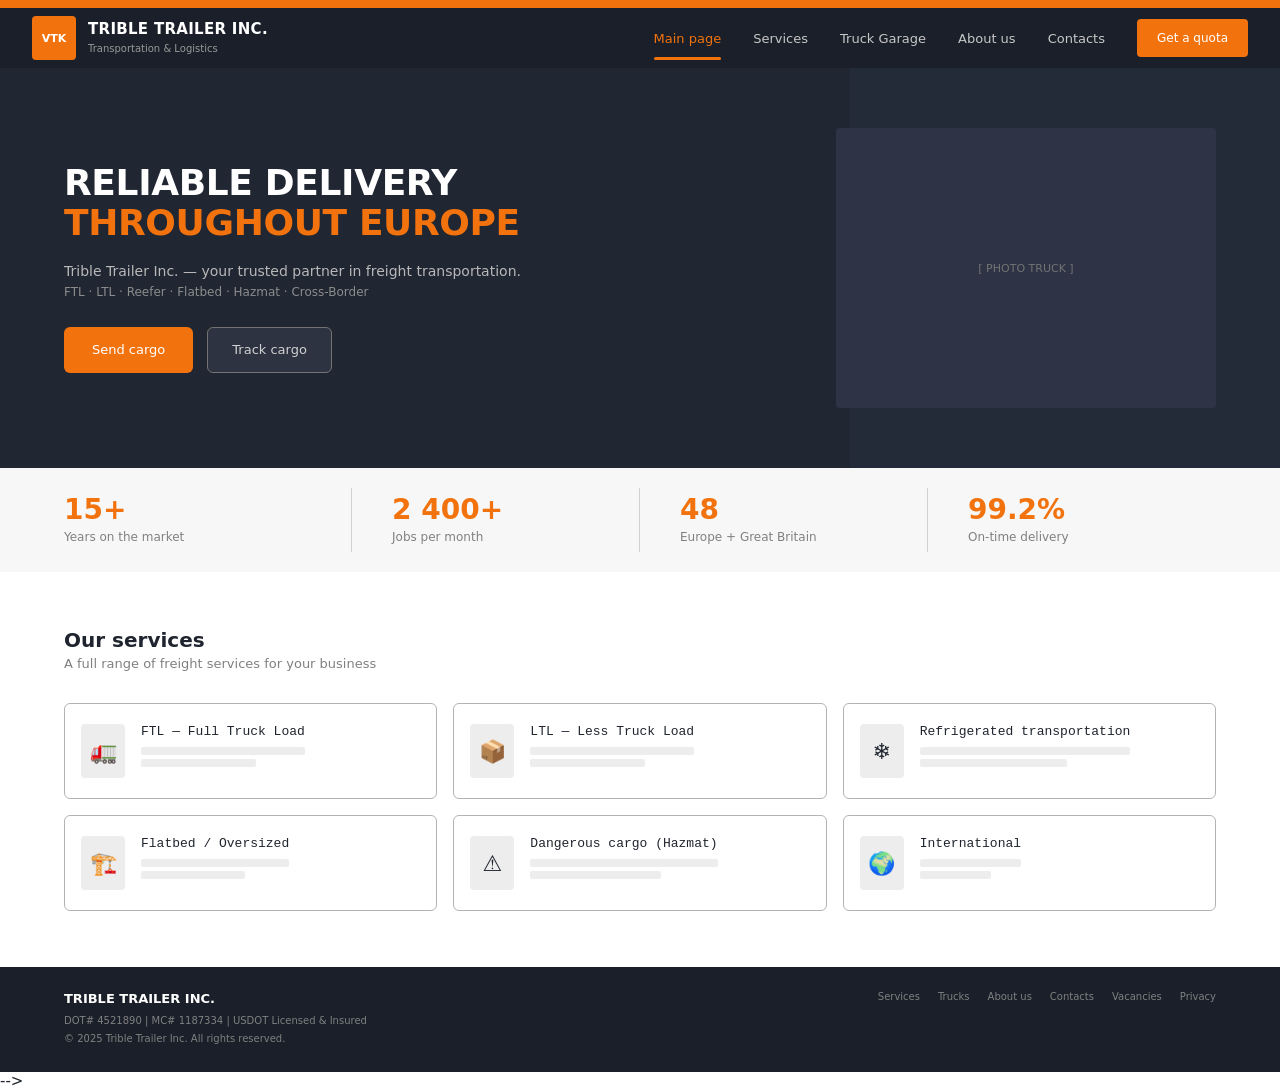
==== commit 8a8ce873: "1488" ====
--- a/index.html
+++ b/index.html
@@ -1,603 +1,603 @@
-<!DOCTYPE html>
-<html lang="en">
-<head>
-<meta charset="UTF-8">
-<meta name="viewport" content="width=device-width, initial-scale=1.0">
-<title>VTK Trible Trailer Inc. — Freight Transportation</title>
-<link rel="stylesheet" href="style.css">
-</head>
-<body>
-
-
-<div class="nav-strip"></div>
-<nav>
-  <div class="nav-logo">
-    <div class="nav-logo-box">VTK</div>
-    <div class="nav-logo-text">
-      <strong>TRIBLE TRAILER INC.</strong>
-      <span>Transportation &amp; Logistics</span>
-    </div>
-  </div>
-
-  
-  <ul class="nav-links" id="nav-links">
-    <li><a href="#" class="active" onclick="showPage('home',this)">Main page</a></li>
-    <li><a href="#" onclick="showPage('services',this)">Services</a></li>
-    <li><a href="#" onclick="showPage('garage',this)">Truck Garage</a></li>
-    <li><a href="#" onclick="showPage('about',this)">About us</a></li>
-    <li><a href="#" onclick="showPage('contacts',this)">Contacts</a></li>
-  </ul>
-
-  <a href="#" class="nav-cta desktop-only" onclick="showPage('contacts',null);return false;">Get a quota</a>
-
-  
-  <button class="hamburger" id="hamburger" aria-label="Toggle menu" onclick="toggleMenu()">
-    <span></span>
-    <span></span>
-    <span></span>
-  </button>
-</nav>
-
-
-<div class="mobile-menu" id="mobile-menu">
-  <ul>
-    <li><a href="#" class="active" onclick="showPage('home',this);toggleMenu()">Main page</a></li>
-    <li><a href="#" onclick="showPage('services',this);toggleMenu()">Services</a></li>
-    <li><a href="#" onclick="showPage('garage',this);toggleMenu()">Truck Garage</a></li>
-    <li><a href="#" onclick="showPage('about',this);toggleMenu()">About us</a></li>
-    <li><a href="#" onclick="showPage('contacts',this);toggleMenu()">Contacts</a></li>
-  </ul>
-  <a href="#" class="btn-primary mobile-cta" onclick="showPage('contacts',null);toggleMenu();return false;">Get a quota</a>
-</div>
-<div class="menu-overlay" id="menu-overlay" onclick="toggleMenu()"></div>
-
-
-<div class="page visible" id="page-home">
-
-  <div class="hero">
-    <div class="hero-text">
-      <h1>RELIABLE DELIVERY<span>THROUGHOUT EUROPE</span></h1>
-      <p class="sub">Trible Trailer Inc. — your trusted partner in freight transportation.</p>
-      <p class="services-line">FTL · LTL · Reefer · Flatbed · Hazmat · Cross-Border</p>
-      <div class="hero-actions">
-        <a href="#" class="btn-primary" onclick="showPage('contacts',null);return false;">Send cargo</a>
-        <a href="#" class="btn-outline-dark" onclick="showPage('contacts',null);return false;">Track cargo</a>
-      </div>
-    </div>
-    <div class="hero-image">[ PHOTO TRUCK ]</div>
-  </div>
-
-  <div class="stats-bar">
-    <div class="stat">
-      <div class="stat-num">15+</div>
-      <div class="stat-label">Years on the market</div>
-    </div>
-    <div class="stat">
-      <div class="stat-num">2 400+</div>
-      <div class="stat-label">Jobs per month</div>
-    </div>
-    <div class="stat">
-      <div class="stat-num">48</div>
-      <div class="stat-label">Europe + Great Britain</div>
-    </div>
-    <div class="stat">
-      <div class="stat-num">99.2%</div>
-      <div class="stat-label">On-time delivery</div>
-    </div>
-  </div>
-
-  <div class="section">
-    <div class="section-title">Our services</div>
-    <div class="section-sub">A full range of freight services for your business</div>
-    <div class="services-grid">
-      <div class="service-card">
-        <div class="service-icon">🚛</div>
-        <div class="service-info">
-          <h3>FTL — Full Truck Load</h3>
-          <div class="desc-lines"><span></span><span></span></div>
-        </div>
-      </div>
-      <div class="service-card">
-        <div class="service-icon">📦</div>
-        <div class="service-info">
-          <h3>LTL — Less Truck Load</h3>
-          <div class="desc-lines"><span></span><span></span></div>
-        </div>
-      </div>
-      <div class="service-card">
-        <div class="service-icon">❄️</div>
-        <div class="service-info">
-          <h3>Refrigerated transportation</h3>
-          <div class="desc-lines"><span></span><span></span></div>
-        </div>
-      </div>
-      <div class="service-card">
-        <div class="service-icon">🏗️</div>
-        <div class="service-info">
-          <h3>Flatbed / Oversized</h3>
-          <div class="desc-lines"><span></span><span></span></div>
-        </div>
-      </div>
-      <div class="service-card">
-        <div class="service-icon">⚠️</div>
-        <div class="service-info">
-          <h3>Dangerous cargo (Hazmat)</h3>
-          <div class="desc-lines"><span></span><span></span></div>
-        </div>
-      </div>
-      <div class="service-card">
-        <div class="service-icon">🌍</div>
-        <div class="service-info">
-          <h3>International</h3>
-          <div class="desc-lines"><span></span><span></span></div>
-        </div>
-      </div>
-    </div>
-  </div>
-
-</div>
-
-
-<div class="page" id="page-services">
-  <div class="page-header">
-    <div class="breadcrumb">Main page / Services</div>
-    <h1>Transport services</h1>
-    <p>We transport any cargo to any point in Europe</p>
-  </div>
-
-  <div class="services-layout">
-    <div class="services-sidebar">
-      <div class="sidebar-item active" onclick="selectService(this,'ftl')">
-        <div class="item-name">FTL Transportation</div>
-        <div class="item-sub">Viewing</div>
-      </div>
-      <div class="sidebar-item" onclick="selectService(this,'ltl')">
-        <div class="item-name">LTL Transportation</div>
-      </div>
-      <div class="sidebar-item" onclick="selectService(this,'reefer')">
-        <div class="item-name">Refrigerator</div>
-      </div>
-      <div class="sidebar-item" onclick="selectService(this,'flatbed')">
-        <div class="item-name">Flatbed</div>
-      </div>
-      <div class="sidebar-item" onclick="selectService(this,'hazmat')">
-        <div class="item-name">Hazmat</div>
-      </div>
-      <div class="sidebar-item" onclick="selectService(this,'cross')">
-        <div class="item-name">Cross-border</div>
-      </div>
-    </div>
-
-    <div class="service-detail">
-      <div class="service-detail-img">[ PHOTO: FTL TRANSPORTATION — 15 m TRAILER ]</div>
-      <div class="service-detail-body">
-        <h2>FTL — Full Truckload Transportation</h2>
-        <p class="tagline">Ideal for large loads from 15,000 to 45,000 kilograms</p>
-        <div class="detail-divider"></div>
-        <div class="detail-cols">
-          <div class="detail-desc">
-            <h4>Service description</h4>
-            <div class="desc-bar" style="width:100%"></div>
-            <div class="desc-bar" style="width:100%"></div>
-            <div class="desc-bar" style="width:100%"></div>
-            <div class="desc-bar" style="width:100%"></div>
-            <div class="desc-bar" style="width:60%"></div>
-            <div class="advantages-list">
-              <h4>Advantages of FTL:</h4>
-              <ul>
-                <li>Direct delivery without overloading</li>
-                <li>Lower risk of damage</li>
-                <li>Fixed price per job</li>
-                <li>Faster delivery</li>
-              </ul>
-            </div>
-          </div>
-          <div class="detail-sidebar-box">
-            <h4>Service details</h4>
-            <div class="detail-divider"></div>
-            <div class="spec-row">
-              <div class="spec-label">Load capacity:</div>
-              <div class="spec-val">to 45 000 kg</div>
-            </div>
-            <div class="spec-row">
-              <div class="spec-label">Volume:</div>
-              <div class="spec-val">to 70 m³</div>
-            </div>
-            <div class="spec-row">
-              <div class="spec-label">Trailer length:</div>
-              <div class="spec-val">13.8 m / 15 m</div>
-            </div>
-            <div class="spec-row">
-              <div class="spec-label">Routes:</div>
-              <div class="spec-val">Germany, France, Poland &amp; more</div>
-            </div>
-            <div class="spec-row">
-              <div class="spec-label">Delivery time:</div>
-              <div class="spec-val">1–5 business days</div>
-            </div>
-            <div class="spec-row">
-              <div class="spec-label">Tracking:</div>
-              <div class="spec-val">GPS real time</div>
-            </div>
-            <button class="btn-orange-full" onclick="showPage('contacts',null)">Request a quota for FTL</button>
-          </div>
-        </div>
-      </div>
-    </div>
-  </div>
-</div>
-
-
-<div class="page" id="page-garage">
-  <div class="page-header">
-    <div class="breadcrumb">Main page / Truck Garage</div>
-    <h1>Our Truck Garage</h1>
-  </div>
-
-  <div class="filter-bar">
-    <span class="filter-label">Filter:</span>
-    <button class="filter-btn active" onclick="filterTrucks(this,'all')">All (47)</button>
-    <button class="filter-btn" onclick="filterTrucks(this,'dryvan')">Dry Van (24)</button>
-    <button class="filter-btn" onclick="filterTrucks(this,'reefer')">Reefer (12)</button>
-    <button class="filter-btn" onclick="filterTrucks(this,'flatbed')">Flatbed (8)</button>
-    <button class="filter-btn" onclick="filterTrucks(this,'stepdeck')">Step Deck (3)</button>
-  </div>
-
-  <div class="trucks-grid" id="trucks-grid">
-    <div class="truck-card" data-type="dryvan">
-      <div class="truck-img">
-        <div class="vtk-tag">VTK</div>
-        [ TRUCK PHOTO ]
-        <span class="status-badge status-free">Вільна</span>
-      </div>
-      <div class="truck-info">
-        <div class="truck-name">Scania R 500 4X2</div>
-        <div class="truck-type">Dry Van · 53' — 45 000 lbs</div>
-        <div class="truck-divider"></div>
-        <div class="truck-route">Job: IL → TX</div>
-        <div class="truck-specs">GPS ● ABS ● ELD ● Dashcam</div>
-        <div class="truck-actions">
-          <button class="btn-detail">Details</button>
-          <button class="btn-book">Book</button>
-        </div>
-      </div>
-    </div>
-    <div class="truck-card" data-type="reefer">
-      <div class="truck-img">
-        <div class="vtk-tag">VTK</div>
-        [ TRUCK PHOTO ]
-        <span class="status-badge status-transit">В дорозі</span>
-      </div>
-      <div class="truck-info">
-        <div class="truck-name">Volvo FH 500 Globetrotter</div>
-        <div class="truck-type">Reefer · 48' — 43 000 lbs</div>
-        <div class="truck-divider"></div>
-        <div class="truck-route">Рейс: FL → CA</div>
-        <div class="truck-specs">GPS ● ABS ● ELD ● Dashcam</div>
-        <div class="truck-actions">
-          <button class="btn-detail">Details</button>
-          <button class="btn-book">Book</button>
-        </div>
-      </div>
-    </div>
-    <div class="truck-card" data-type="flatbed">
-      <div class="truck-img">
-        <div class="vtk-tag">VTK</div>
-        [ TRUCK PHOTO ]
-        <span class="status-badge status-service">Техобслуг.</span>
-      </div>
-      <div class="truck-info">
-        <div class="truck-name">Scania S 770 6x4</div>
-        <div class="truck-type">Flatbed · 48' — 48 000 lbs</div>
-        <div class="truck-divider"></div>
-        <div class="truck-route">Рейс: OH → WA</div>
-        <div class="truck-specs">GPS ● ABS ● ELD ● Dashcam</div>
-        <div class="truck-actions">
-          <button class="btn-detail">Details</button>
-          <button class="btn-book">Book</button>
-        </div>
-      </div>
-    </div>
-    <div class="truck-card" data-type="dryvan">
-      <div class="truck-img">
-        <div class="vtk-tag">VTK</div>
-        [ TRUCK PHOTO ]
-        <span class="status-badge status-free">Вільна</span>
-      </div>
-      <div class="truck-info">
-        <div class="truck-name">DAF XF105 410 6X4</div>
-        <div class="truck-type">Dry Van · 53' — 45 000 lbs</div>
-        <div class="truck-divider"></div>
-        <div class="truck-route">База: Chicago, IL</div>
-        <div class="truck-specs">GPS ● ABS ● ELD ● Dashcam</div>
-        <div class="truck-actions">
-          <button class="btn-detail">Details</button>
-          <button class="btn-book">Book</button>
-        </div>
-      </div>
-    </div>
-    <div class="truck-card" data-type="reefer">
-      <div class="truck-img">
-        <div class="vtk-tag">VTK</div>
-        [ TRUCK PHOTO ]
-        <span class="status-badge status-transit">В дорозі</span>
-      </div>
-      <div class="truck-info">
-        <div class="truck-name">MAN TGX 18.510 6x2/4</div>
-        <div class="truck-type">Reefer · 53' — 43 500 lbs</div>
-        <div class="truck-divider"></div>
-        <div class="truck-route">Рейс: TX → NY</div>
-        <div class="truck-specs">GPS ● ABS ● ELD ● Dashcam</div>
-        <div class="truck-actions">
-          <button class="btn-detail">Details</button>
-          <button class="btn-book">Book</button>
-        </div>
-      </div>
-    </div>
-    <div class="truck-card" data-type="stepdeck">
-      <div class="truck-img">
-        <div class="vtk-tag">VTK</div>
-        [ TRUCK PHOTO ]
-        <span class="status-badge status-free">Вільна</span>
-      </div>
-      <div class="truck-info">
-        <div class="truck-name">Mercedes ACTROS 1848 4x2</div>
-        <div class="truck-type">Step Deck · 48' — 46 000 lbs</div>
-        <div class="truck-divider"></div>
-        <div class="truck-route">База: Dallas, TX</div>
-        <div class="truck-specs">GPS ● ABS ● ELD ● Dashcam</div>
-        <div class="truck-actions">
-          <button class="btn-detail">Details</button>
-          <button class="btn-book">Book</button>
-        </div>
-      </div>
-    </div>
-    <div class="truck-card" data-type="dryvan">
-      <div class="truck-img">
-        <div class="vtk-tag">VTK</div>
-        [ TRUCK PHOTO ]
-        <span class="status-badge status-transit">В дорозі</span>
-      </div>
-      <div class="truck-info">
-        <div class="truck-name">Renault T 480 4X2</div>
-        <div class="truck-type">Dry Van · 53' — 45 000 lbs</div>
-        <div class="truck-divider"></div>
-        <div class="truck-route">Рейс: CA → MN</div>
-        <div class="truck-specs">GPS ● ABS ● ELD ● Dashcam</div>
-        <div class="truck-actions">
-          <button class="btn-detail">Details</button>
-          <button class="btn-book">Book</button>
-        </div>
-      </div>
-    </div>
-    <div class="truck-card" data-type="flatbed">
-      <div class="truck-img">
-        <div class="vtk-tag">VTK</div>
-        [ TRUCK PHOTO ]
-        <span class="status-badge status-free">Вільна</span>
-      </div>
-      <div class="truck-info">
-        <div class="truck-name">Iveco S-WAY 570 6x2</div>
-        <div class="truck-type">Flatbed · 40' — 48 000 lbs</div>
-        <div class="truck-divider"></div>
-        <div class="truck-route">Рейс: TX → TN</div>
-        <div class="truck-specs">GPS ● ABS ● ELD ● Dashcam</div>
-        <div class="truck-actions">
-          <button class="btn-detail">Details</button>
-          <button class="btn-book">Book</button>
-        </div>
-      </div>
-    </div>
-  </div>
-</div>
-
-
-<div class="page" id="page-about">
-  <div class="page-header">
-    <div class="breadcrumb">Main page / About us</div>
-    <h1>About VTK Trible Trailer Inc.</h1>
-    <p>15+ years of reliable freight transportation across Europe</p>
-  </div>
-  <div class="section">
-    <div style="background:#f5f5f5;border-radius:8px;padding:40px;text-align:center;color:#999;font-size:14px;">
-      [ About page content — coming soon ]
-    </div>
-  </div>
-</div>
-
-
-<div class="page" id="page-contacts">
-  <div class="page-header">
-    <div class="breadcrumb">Main page / Contacts</div>
-    <h1>Contact us</h1>
-  </div>
-
-  <div class="contacts-layout">
-    <div class="form-box">
-      <h2>Get a freight quota</h2>
-      <p class="form-sub">Fill in the form — we'll respond within 2 hours</p>
-      <div class="form-divider"></div>
-      <div class="form-grid">
-        <div class="form-field">
-          <label>Cargo type *</label>
-          <select>
-            <option>Dry Van / Reefer / Flatbed / Hazmat</option>
-            <option>Dry Van</option>
-            <option>Reefer</option>
-            <option>Flatbed</option>
-            <option>Hazmat</option>
-          </select>
-        </div>
-        <div class="form-field">
-          <label>From (Origin) *</label>
-          <input type="text" placeholder="City, State / Province">
-        </div>
-        <div class="form-field">
-          <label>To (Destination) *</label>
-          <input type="text" placeholder="City, State / Province">
-        </div>
-        <div class="form-field">
-          <label>Dispatch date *</label>
-          <input type="date">
-        </div>
-        <div class="form-field">
-          <label>Cargo weight (kg) *</label>
-          <input type="text" placeholder="e.g. 12 000">
-        </div>
-        <div class="form-field">
-          <label>Number of loading spots</label>
-          <input type="text" placeholder="e.g. 12 pallets">
-        </div>
-      </div>
-      <div class="form-field" style="margin-bottom:0">
-        <label>Additional requirements / comment</label>
-        <textarea placeholder="Temperature regime, hazmat class, special instructions..."></textarea>
-      </div>
-      <div class="form-section-title">Contact information</div>
-      <div class="form-divider"></div>
-      <div class="form-grid">
-        <div class="form-field">
-          <label>Full name *</label>
-          <input type="text" placeholder="John Smith">
-        </div>
-        <div class="form-field">
-          <label>Company</label>
-          <input type="text" placeholder="Your company name">
-        </div>
-        <div class="form-field">
-          <label>Email *</label>
-          <input type="email" placeholder="email@company.com">
-        </div>
-        <div class="form-field">
-          <label>Phone *</label>
-          <input type="tel" placeholder="+1 (555) 000-0000">
-        </div>
-      </div>
-      <button class="btn-submit">Send quota request</button>
-    </div>
-
-    <div class="contacts-sidebar">
-      <div class="office-card">
-        <div class="label">HEADQUARTERS</div>
-        <h3>VTK Trible Trailer Inc.</h3>
-        <div class="addr">
-          8432 Commerce Pkwy, Suite 200<br>
-          Chicago, IL 60601<br>
-          USA
-        </div>
-        <div class="office-hours">
-          Working hours: Mon–Fri 06:00–22:00 CST<br>
-          <strong>Dispatcher 24/7: +1 (773) 555-VTK1</strong>
-        </div>
-      </div>
-      <div class="channels-box">
-        <h3>Contacts</h3>
-        <div class="channel-row">
-          <div class="channel-dot"></div>
-          <div>
-            <div class="channel-label">General phone</div>
-            <div class="channel-val">+1 (773) 555-0100</div>
-          </div>
-        </div>
-        <div class="channel-row">
-          <div class="channel-dot"></div>
-          <div>
-            <div class="channel-label">Dispatcher 24/7</div>
-            <div class="channel-val">+1 (773) 555-8247</div>
-          </div>
-        </div>
-        <div class="channel-row">
-          <div class="channel-dot"></div>
-          <div>
-            <div class="channel-label">Cargo tracking</div>
-            <div class="channel-val">tracking@vtktrible.com</div>
-          </div>
-        </div>
-        <div class="channel-row">
-          <div class="channel-dot"></div>
-          <div>
-            <div class="channel-label">Accounting / Invoices</div>
-            <div class="channel-val">billing@vtktrible.com</div>
-          </div>
-        </div>
-        <div class="channel-row">
-          <div class="channel-dot"></div>
-          <div>
-            <div class="channel-label">Vacancies / Drivers</div>
-            <div class="channel-val">hr@vtktrible.com</div>
-          </div>
-        </div>
-      </div>
-      <div class="map-box">
-        <h3>Find us</h3>
-        <div class="map-placeholder">[ MAP — Google Maps: Chicago, IL ]</div>
-        <div class="dot-row">DOT# 4521890 | MC# 1187334 | FMCSA Registered | Bonded &amp; Insured</div>
-      </div>
-    </div>
-  </div>
-</div>
-
-
-<footer>
-  <div class="footer-left">
-    <strong>TRIBLE TRAILER INC.</strong>
-    <span>DOT# 4521890  |  MC# 1187334  |  USDOT Licensed &amp; Insured</span>
-    <span>© 2025 Trible Trailer Inc. All rights reserved.</span>
-  </div>
-  <div class="footer-right">
-    <a href="#">Services</a>
-    <a href="#">Trucks</a>
-    <a href="#">About us</a>
-    <a href="#">Contacts</a>
-    <a href="#">Vacancies</a>
-    <a href="#">Privacy</a>
-  </div>
-</footer>
-
-<script>
-  function showPage(pageId, linkEl) {
-    document.querySelectorAll('.page').forEach(p => p.classList.remove('visible'));
-    document.getElementById('page-' + pageId).classList.add('visible');
-    // sync both nav lists
-    document.querySelectorAll('.nav-links a, .mobile-menu a').forEach(a => a.classList.remove('active'));
-    if (linkEl) {
-      const text = linkEl.textContent;
-      document.querySelectorAll('.nav-links a, .mobile-menu a').forEach(a => {
-        if (a.textContent === text) a.classList.add('active');
-      });
-    }
-    window.scrollTo({ top: 0, behavior: 'smooth' });
-  }
-
-  function toggleMenu() {
-    const menu = document.getElementById('mobile-menu');
-    const overlay = document.getElementById('menu-overlay');
-    const hamburger = document.getElementById('hamburger');
-    const open = menu.classList.toggle('open');
-    overlay.classList.toggle('open', open);
-    hamburger.classList.toggle('open', open);
-    document.body.style.overflow = open ? 'hidden' : '';
-  }
-
-  function filterTrucks(btn, type) {
-    document.querySelectorAll('.filter-btn').forEach(b => b.classList.remove('active'));
-    btn.classList.add('active');
-    document.querySelectorAll('.truck-card').forEach(card => {
-      card.style.display = (type === 'all' || card.dataset.type === type) ? '' : 'none';
-    });
-  }
-
-  function selectService(el, id) {
-    document.querySelectorAll('.sidebar-item').forEach(i => {
-      i.classList.remove('active');
-      const sub = i.querySelector('.item-sub');
-      if (sub) sub.textContent = '';
-    });
-    el.classList.add('active');
-    let sub = el.querySelector('.item-sub');
-    if (!sub) { sub = document.createElement('div'); sub.className = 'item-sub'; el.appendChild(sub); }
-    sub.textContent = 'Viewing';
-  }
-</script>
-</body>
-</html>
+<!DOCTYPE html>
+<html lang="en">
+<head>
+<meta charset="UTF-8">
+<meta name="viewport" content="width=device-width, initial-scale=1.0">
+<title>VTK Trible Trailer Inc. — Freight Transportation</title>
+<link rel="stylesheet" href="style.css">
+</head>
+<body>
+
+
+<div class="nav-strip"></div>
+<nav>
+  <div class="nav-logo">
+    <div class="nav-logo-box">VTK</div>
+    <div class="nav-logo-text">
+      <strong>TRIBLE TRAILER INC.</strong>
+      <span>Transportation &amp; Logistics</span>
+    </div>
+  </div>
+
+  
+  <ul class="nav-links" id="nav-links">
+    <li><a href="#" class="active" onclick="showPage('home',this)">Main page</a></li>
+    <li><a href="#" onclick="showPage('services',this)">Services</a></li>
+    <li><a href="#" onclick="showPage('garage',this)">Truck Garage</a></li>
+    <li><a href="#" onclick="showPage('about',this)">About us</a></li>
+    <li><a href="#" onclick="showPage('contacts',this)">Contacts</a></li>
+  </ul>
+
+  <a href="#" class="nav-cta desktop-only" onclick="showPage('contacts',null);return false;">Get a quota</a>
+
+  
+  <button class="hamburger" id="hamburger" aria-label="Toggle menu" onclick="toggleMenu()">
+    <span></span>
+    <span></span>
+    <span></span>
+  </button>
+</nav>
+
+
+<div class="mobile-menu" id="mobile-menu">
+  <ul>
+    <li><a href="#" class="active" onclick="showPage('home',this);toggleMenu()">Main page</a></li>
+    <li><a href="#" onclick="showPage('services',this);toggleMenu()">Services</a></li>
+    <li><a href="#" onclick="showPage('garage',this);toggleMenu()">Truck Garage</a></li>
+    <li><a href="#" onclick="showPage('about',this);toggleMenu()">About us</a></li>
+    <li><a href="#" onclick="showPage('contacts',this);toggleMenu()">Contacts</a></li>
+  </ul>
+  <a href="#" class="btn-primary mobile-cta" onclick="showPage('contacts',null);toggleMenu();return false;">Get a quota</a>
+</div>
+<div class="menu-overlay" id="menu-overlay" onclick="toggleMenu()"></div>
+
+
+<div class="page visible" id="page-home">
+
+  <div class="hero">
+    <div class="hero-text">
+      <h1>RELIABLE DELIVERY<span>THROUGHOUT EUROPE</span></h1>
+      <p class="sub">Trible Trailer Inc. — your trusted partner in freight transportation.</p>
+      <p class="services-line">FTL · LTL · Reefer · Flatbed · Hazmat · Cross-Border</p>
+      <div class="hero-actions">
+        <a href="#" class="btn-primary" onclick="showPage('contacts',null);return false;">Send cargo</a>
+        <a href="#" class="btn-outline-dark" onclick="showPage('contacts',null);return false;">Track cargo</a>
+      </div>
+    </div>
+    <div class="hero-image">[ PHOTO TRUCK ]</div>
+  </div>
+
+  <div class="stats-bar">
+    <div class="stat">
+      <div class="stat-num">15+</div>
+      <div class="stat-label">Years on the market</div>
+    </div>
+    <div class="stat">
+      <div class="stat-num">2 400+</div>
+      <div class="stat-label">Jobs per month</div>
+    </div>
+    <div class="stat">
+      <div class="stat-num">48</div>
+      <div class="stat-label">Europe + Great Britain</div>
+    </div>
+    <div class="stat">
+      <div class="stat-num">99.2%</div>
+      <div class="stat-label">On-time delivery</div>
+    </div>
+  </div>
+
+  <div class="section">
+    <div class="section-title">Our services</div>
+    <div class="section-sub">A full range of freight services for your business</div>
+    <div class="services-grid">
+      <div class="service-card">
+        <div class="service-icon">🚛</div>
+        <div class="service-info">
+          <h3>FTL — Full Truck Load</h3>
+          <div class="desc-lines"><span></span><span></span></div>
+        </div>
+      </div>
+      <div class="service-card">
+        <div class="service-icon">📦</div>
+        <div class="service-info">
+          <h3>LTL — Less Truck Load</h3>
+          <div class="desc-lines"><span></span><span></span></div>
+        </div>
+      </div>
+      <div class="service-card">
+        <div class="service-icon">❄️</div>
+        <div class="service-info">
+          <h3>Refrigerated transportation</h3>
+          <div class="desc-lines"><span></span><span></span></div>
+        </div>
+      </div>
+      <div class="service-card">
+        <div class="service-icon">🏗️</div>
+        <div class="service-info">
+          <h3>Flatbed / Oversized</h3>
+          <div class="desc-lines"><span></span><span></span></div>
+        </div>
+      </div>
+      <div class="service-card">
+        <div class="service-icon">⚠️</div>
+        <div class="service-info">
+          <h3>Dangerous cargo (Hazmat)</h3>
+          <div class="desc-lines"><span></span><span></span></div>
+        </div>
+      </div>
+      <div class="service-card">
+        <div class="service-icon">🌍</div>
+        <div class="service-info">
+          <h3>International</h3>
+          <div class="desc-lines"><span></span><span></span></div>
+        </div>
+      </div>
+    </div>
+  </div>
+
+</div>
+
+
+<div class="page" id="page-services">
+  <div class="page-header">
+    <div class="breadcrumb">Main page / Services</div>
+    <h1>Transport services</h1>
+    <p>We transport any cargo to any point in Europe</p>
+  </div>
+
+  <div class="services-layout">
+    <div class="services-sidebar">
+      <div class="sidebar-item active" onclick="selectService(this,'ftl')">
+        <div class="item-name">FTL Transportation</div>
+        <div class="item-sub">Viewing</div>
+      </div>
+      <div class="sidebar-item" onclick="selectService(this,'ltl')">
+        <div class="item-name">LTL Transportation</div>
+      </div>
+      <div class="sidebar-item" onclick="selectService(this,'reefer')">
+        <div class="item-name">Refrigerator</div>
+      </div>
+      <div class="sidebar-item" onclick="selectService(this,'flatbed')">
+        <div class="item-name">Flatbed</div>
+      </div>
+      <div class="sidebar-item" onclick="selectService(this,'hazmat')">
+        <div class="item-name">Hazmat</div>
+      </div>
+      <div class="sidebar-item" onclick="selectService(this,'cross')">
+        <div class="item-name">Cross-border</div>
+      </div>
+    </div>
+
+    <div class="service-detail">
+      <div class="service-detail-img">[ PHOTO: FTL TRANSPORTATION — 15 m TRAILER ]</div>
+      <div class="service-detail-body">
+        <h2>FTL — Full Truckload Transportation</h2>
+        <p class="tagline">Ideal for large loads from 15,000 to 45,000 kilograms</p>
+        <div class="detail-divider"></div>
+        <div class="detail-cols">
+          <div class="detail-desc">
+            <h4>Service description</h4>
+            <div class="desc-bar" style="width:100%"></div>
+            <div class="desc-bar" style="width:100%"></div>
+            <div class="desc-bar" style="width:100%"></div>
+            <div class="desc-bar" style="width:100%"></div>
+            <div class="desc-bar" style="width:60%"></div>
+            <div class="advantages-list">
+              <h4>Advantages of FTL:</h4>
+              <ul>
+                <li>Direct delivery without overloading</li>
+                <li>Lower risk of damage</li>
+                <li>Fixed price per job</li>
+                <li>Faster delivery</li>
+              </ul>
+            </div>
+          </div>
+          <div class="detail-sidebar-box">
+            <h4>Service details</h4>
+            <div class="detail-divider"></div>
+            <div class="spec-row">
+              <div class="spec-label">Load capacity:</div>
+              <div class="spec-val">to 45 000 kg</div>
+            </div>
+            <div class="spec-row">
+              <div class="spec-label">Volume:</div>
+              <div class="spec-val">to 70 m³</div>
+            </div>
+            <div class="spec-row">
+              <div class="spec-label">Trailer length:</div>
+              <div class="spec-val">13.8 m / 15 m</div>
+            </div>
+            <div class="spec-row">
+              <div class="spec-label">Routes:</div>
+              <div class="spec-val">Germany, France, Poland &amp; more</div>
+            </div>
+            <div class="spec-row">
+              <div class="spec-label">Delivery time:</div>
+              <div class="spec-val">1–5 business days</div>
+            </div>
+            <div class="spec-row">
+              <div class="spec-label">Tracking:</div>
+              <div class="spec-val">GPS real time</div>
+            </div>
+            <button class="btn-orange-full" onclick="showPage('contacts',null)">Request a quota for FTL</button>
+          </div>
+        </div>
+      </div>
+    </div>
+  </div>
+</div>
+
+
+<div class="page" id="page-garage">
+  <div class="page-header">
+    <div class="breadcrumb">Main page / Truck Garage</div>
+    <h1>Our Truck Garage</h1>
+  </div>
+
+  <div class="filter-bar">
+    <span class="filter-label">Filter:</span>
+    <button class="filter-btn active" onclick="filterTrucks(this,'all')">All (47)</button>
+    <button class="filter-btn" onclick="filterTrucks(this,'dryvan')">Dry Van (24)</button>
+    <button class="filter-btn" onclick="filterTrucks(this,'reefer')">Reefer (12)</button>
+    <button class="filter-btn" onclick="filterTrucks(this,'flatbed')">Flatbed (8)</button>
+    <button class="filter-btn" onclick="filterTrucks(this,'stepdeck')">Step Deck (3)</button>
+  </div>
+
+  <div class="trucks-grid" id="trucks-grid">
+    <div class="truck-card" data-type="dryvan">
+      <div class="truck-img">
+        <div class="vtk-tag">VTK</div>
+        [ TRUCK PHOTO ]
+        <span class="status-badge status-free">Вільна</span>
+      </div>
+      <div class="truck-info">
+        <div class="truck-name">Scania R 500 4X2</div>
+        <div class="truck-type">Dry Van · 53' — 45 000 lbs</div>
+        <div class="truck-divider"></div>
+        <div class="truck-route">Job: IL → TX</div>
+        <div class="truck-specs">GPS ● ABS ● ELD ● Dashcam</div>
+        <div class="truck-actions">
+          <button class="btn-detail">Details</button>
+          <button class="btn-book">Book</button>
+        </div>
+      </div>
+    </div>
+    <div class="truck-card" data-type="reefer">
+      <div class="truck-img">
+        <div class="vtk-tag">VTK</div>
+        [ TRUCK PHOTO ]
+        <span class="status-badge status-transit">В дорозі</span>
+      </div>
+      <div class="truck-info">
+        <div class="truck-name">Volvo FH 500 Globetrotter</div>
+        <div class="truck-type">Reefer · 48' — 43 000 lbs</div>
+        <div class="truck-divider"></div>
+        <div class="truck-route">Рейс: FL → CA</div>
+        <div class="truck-specs">GPS ● ABS ● ELD ● Dashcam</div>
+        <div class="truck-actions">
+          <button class="btn-detail">Details</button>
+          <button class="btn-book">Book</button>
+        </div>
+      </div>
+    </div>
+    <div class="truck-card" data-type="flatbed">
+      <div class="truck-img">
+        <div class="vtk-tag">VTK</div>
+        [ TRUCK PHOTO ]
+        <span class="status-badge status-service">Техобслуг.</span>
+      </div>
+      <div class="truck-info">
+        <div class="truck-name">Scania S 770 6x4</div>
+        <div class="truck-type">Flatbed · 48' — 48 000 lbs</div>
+        <div class="truck-divider"></div>
+        <div class="truck-route">Рейс: OH → WA</div>
+        <div class="truck-specs">GPS ● ABS ● ELD ● Dashcam</div>
+        <div class="truck-actions">
+          <button class="btn-detail">Details</button>
+          <button class="btn-book">Book</button>
+        </div>
+      </div>
+    </div>
+    <div class="truck-card" data-type="dryvan">
+      <div class="truck-img">
+        <div class="vtk-tag">VTK</div>
+        [ TRUCK PHOTO ]
+        <span class="status-badge status-free">Вільна</span>
+      </div>
+      <div class="truck-info">
+        <div class="truck-name">DAF XF105 410 6X4</div>
+        <div class="truck-type">Dry Van · 53' — 45 000 lbs</div>
+        <div class="truck-divider"></div>
+        <div class="truck-route">База: Chicago, IL</div>
+        <div class="truck-specs">GPS ● ABS ● ELD ● Dashcam</div>
+        <div class="truck-actions">
+          <button class="btn-detail">Details</button>
+          <button class="btn-book">Book</button>
+        </div>
+      </div>
+    </div>
+    <div class="truck-card" data-type="reefer">
+      <div class="truck-img">
+        <div class="vtk-tag">VTK</div>
+        [ TRUCK PHOTO ]
+        <span class="status-badge status-transit">В дорозі</span>
+      </div>
+      <div class="truck-info">
+        <div class="truck-name">MAN TGX 18.510 6x2/4</div>
+        <div class="truck-type">Reefer · 53' — 43 500 lbs</div>
+        <div class="truck-divider"></div>
+        <div class="truck-route">Рейс: TX → NY</div>
+        <div class="truck-specs">GPS ● ABS ● ELD ● Dashcam</div>
+        <div class="truck-actions">
+          <button class="btn-detail">Details</button>
+          <button class="btn-book">Book</button>
+        </div>
+      </div>
+    </div>
+    <div class="truck-card" data-type="stepdeck">
+      <div class="truck-img">
+        <div class="vtk-tag">VTK</div>
+        [ TRUCK PHOTO ]
+        <span class="status-badge status-free">Вільна</span>
+      </div>
+      <div class="truck-info">
+        <div class="truck-name">Mercedes ACTROS 1848 4x2</div>
+        <div class="truck-type">Step Deck · 48' — 46 000 lbs</div>
+        <div class="truck-divider"></div>
+        <div class="truck-route">База: Dallas, TX</div>
+        <div class="truck-specs">GPS ● ABS ● ELD ● Dashcam</div>
+        <div class="truck-actions">
+          <button class="btn-detail">Details</button>
+          <button class="btn-book">Book</button>
+        </div>
+      </div>
+    </div>
+    <div class="truck-card" data-type="dryvan">
+      <div class="truck-img">
+        <div class="vtk-tag">VTK</div>
+        [ TRUCK PHOTO ]
+        <span class="status-badge status-transit">В дорозі</span>
+      </div>
+      <div class="truck-info">
+        <div class="truck-name">Renault T 480 4X2</div>
+        <div class="truck-type">Dry Van · 53' — 45 000 lbs</div>
+        <div class="truck-divider"></div>
+        <div class="truck-route">Рейс: CA → MN</div>
+        <div class="truck-specs">GPS ● ABS ● ELD ● Dashcam</div>
+        <div class="truck-actions">
+          <button class="btn-detail">Details</button>
+          <button class="btn-book">Book</button>
+        </div>
+      </div>
+    </div>
+    <div class="truck-card" data-type="flatbed">
+      <div class="truck-img">
+        <div class="vtk-tag">VTK</div>
+        [ TRUCK PHOTO ]
+        <span class="status-badge status-free">Вільна</span>
+      </div>
+      <div class="truck-info">
+        <div class="truck-name">Iveco S-WAY 570 6x2</div>
+        <div class="truck-type">Flatbed · 40' — 48 000 lbs</div>
+        <div class="truck-divider"></div>
+        <div class="truck-route">Рейс: TX → TN</div>
+        <div class="truck-specs">GPS ● ABS ● ELD ● Dashcam</div>
+        <div class="truck-actions">
+          <button class="btn-detail">Details</button>
+          <button class="btn-book">Book</button>
+        </div>
+      </div>
+    </div>
+  </div>
+</div>
+
+
+<div class="page" id="page-about">
+  <div class="page-header">
+    <div class="breadcrumb">Main page / About us</div>
+    <h1>About VTK Trible Trailer Inc.</h1>
+    <p>15+ years of reliable freight transportation across Europe</p>
+  </div>
+  <div class="section">
+    <div style="background:#f5f5f5;border-radius:8px;padding:40px;text-align:center;color:#999;font-size:14px;">
+      [ About page content — coming soon ]
+    </div>
+  </div>
+</div>
+
+
+<div class="page" id="page-contacts">
+  <div class="page-header">
+    <div class="breadcrumb">Main page / Contacts</div>
+    <h1>Contact us</h1>
+  </div>
+
+  <div class="contacts-layout">
+    <div class="form-box">
+      <h2>Get a freight quota</h2>
+      <p class="form-sub">Fill in the form — we'll respond within 2 hours</p>
+      <div class="form-divider"></div>
+      <div class="form-grid">
+        <div class="form-field">
+          <label>Cargo type *</label>
+          <select>
+            <option>Dry Van / Reefer / Flatbed / Hazmat</option>
+            <option>Dry Van</option>
+            <option>Reefer</option>
+            <option>Flatbed</option>
+            <option>Hazmat</option>
+          </select>
+        </div>
+        <div class="form-field">
+          <label>From (Origin) *</label>
+          <input type="text" placeholder="City, State / Province">
+        </div>
+        <div class="form-field">
+          <label>To (Destination) *</label>
+          <input type="text" placeholder="City, State / Province">
+        </div>
+        <div class="form-field">
+          <label>Dispatch date *</label>
+          <input type="date">
+        </div>
+        <div class="form-field">
+          <label>Cargo weight (kg) *</label>
+          <input type="text" placeholder="e.g. 12 000">
+        </div>
+        <div class="form-field">
+          <label>Number of loading spots</label>
+          <input type="text" placeholder="e.g. 12 pallets">
+        </div>
+      </div>
+      <div class="form-field" style="margin-bottom:0">
+        <label>Additional requirements / comment</label>
+        <textarea placeholder="Temperature regime, hazmat class, special instructions..."></textarea>
+      </div>
+      <div class="form-section-title">Contact information</div>
+      <div class="form-divider"></div>
+      <div class="form-grid">
+        <div class="form-field">
+          <label>Full name *</label>
+          <input type="text" placeholder="John Smith">
+        </div>
+        <div class="form-field">
+          <label>Company</label>
+          <input type="text" placeholder="Your company name">
+        </div>
+        <div class="form-field">
+          <label>Email *</label>
+          <input type="email" placeholder="email@company.com">
+        </div>
+        <div class="form-field">
+          <label>Phone *</label>
+          <input type="tel" placeholder="+1 (555) 000-0000">
+        </div>
+      </div>
+      <button class="btn-submit">Send quota request</button>
+    </div>
+
+    <div class="contacts-sidebar">
+      <div class="office-card">
+        <div class="label">HEADQUARTERS</div>
+        <h3>VTK Trible Trailer Inc.</h3>
+        <div class="addr">
+          8432 Commerce Pkwy, Suite 200<br>
+          Chicago, IL 60601<br>
+          USA
+        </div>
+        <div class="office-hours">
+          Working hours: Mon–Fri 06:00–22:00 CST<br>
+          <strong>Dispatcher 24/7: +1 (773) 555-VTK1</strong>
+        </div>
+      </div>
+      <div class="channels-box">
+        <h3>Contacts</h3>
+        <div class="channel-row">
+          <div class="channel-dot"></div>
+          <div>
+            <div class="channel-label">General phone</div>
+            <div class="channel-val">+1 (773) 555-0100</div>
+          </div>
+        </div>
+        <div class="channel-row">
+          <div class="channel-dot"></div>
+          <div>
+            <div class="channel-label">Dispatcher 24/7</div>
+            <div class="channel-val">+1 (773) 555-8247</div>
+          </div>
+        </div>
+        <div class="channel-row">
+          <div class="channel-dot"></div>
+          <div>
+            <div class="channel-label">Cargo tracking</div>
+            <div class="channel-val">tracking@vtktrible.com</div>
+          </div>
+        </div>
+        <div class="channel-row">
+          <div class="channel-dot"></div>
+          <div>
+            <div class="channel-label">Accounting / Invoices</div>
+            <div class="channel-val">billing@vtktrible.com</div>
+          </div>
+        </div>
+        <div class="channel-row">
+          <div class="channel-dot"></div>
+          <div>
+            <div class="channel-label">Vacancies / Drivers</div>
+            <div class="channel-val">hr@vtktrible.com</div>
+          </div>
+        </div>
+      </div>
+      <div class="map-box">
+        <h3>Find us</h3>
+        <div class="map-placeholder">[ MAP — Google Maps: Chicago, IL ]</div>
+        <div class="dot-row">DOT# 4521890 | MC# 1187334 | FMCSA Registered | Bonded &amp; Insured</div>
+      </div>
+    </div>
+  </div>
+</div>
+
+
+<footer>
+  <div class="footer-left">
+    <strong>TRIBLE TRAILER INC.</strong>
+    <span>DOT# 4521890  |  MC# 1187334  |  USDOT Licensed &amp; Insured</span>
+    <span>© 2025 Trible Trailer Inc. All rights reserved.</span>
+  </div>
+  <div class="footer-right">
+    <a href="#">Services</a>
+    <a href="#">Trucks</a>
+    <a href="#">About us</a>
+    <a href="#">Contacts</a>
+    <a href="#">Vacancies</a>
+    <a href="#">Privacy</a>
+  </div>
+</footer>
+
+<script>
+  function showPage(pageId, linkEl) {
+    document.querySelectorAll('.page').forEach(p => p.classList.remove('visible'));
+    document.getElementById('page-' + pageId).classList.add('visible');
+    // sync both nav lists
+    document.querySelectorAll('.nav-links a, .mobile-menu a').forEach(a => a.classList.remove('active'));
+    if (linkEl) {
+      const text = linkEl.textContent;
+      document.querySelectorAll('.nav-links a, .mobile-menu a').forEach(a => {
+        if (a.textContent === text) a.classList.add('active');
+      });
+    }
+    window.scrollTo({ top: 0, behavior: 'smooth' });
+  }
+
+  function toggleMenu() {
+    const menu = document.getElementById('mobile-menu');
+    const overlay = document.getElementById('menu-overlay');
+    const hamburger = document.getElementById('hamburger');
+    const open = menu.classList.toggle('open');
+    overlay.classList.toggle('open', open);
+    hamburger.classList.toggle('open', open);
+    document.body.style.overflow = open ? 'hidden' : '';
+  }
+
+  <!--function filterTrucks(btn, type) {
+    document.querySelectorAll('.filter-btn').forEach(b => b.classList.remove('active'));
+    btn.classList.add('active');
+    document.querySelectorAll('.truck-card').forEach(card => {
+      card.style.display = (type === 'all' || card.dataset.type === type) ? '' : 'none';
+    });
+  }-->
+
+  function selectService(el, id) {
+    document.querySelectorAll('.sidebar-item').forEach(i => {
+      i.classList.remove('active');
+      const sub = i.querySelector('.item-sub');
+      if (sub) sub.textContent = '';
+    });
+    el.classList.add('active');
+    let sub = el.querySelector('.item-sub');
+    if (!sub) { sub = document.createElement('div'); sub.className = 'item-sub'; el.appendChild(sub); }
+    sub.textContent = 'Viewing';
+  }
+</script>-->
+</body>
+</html>
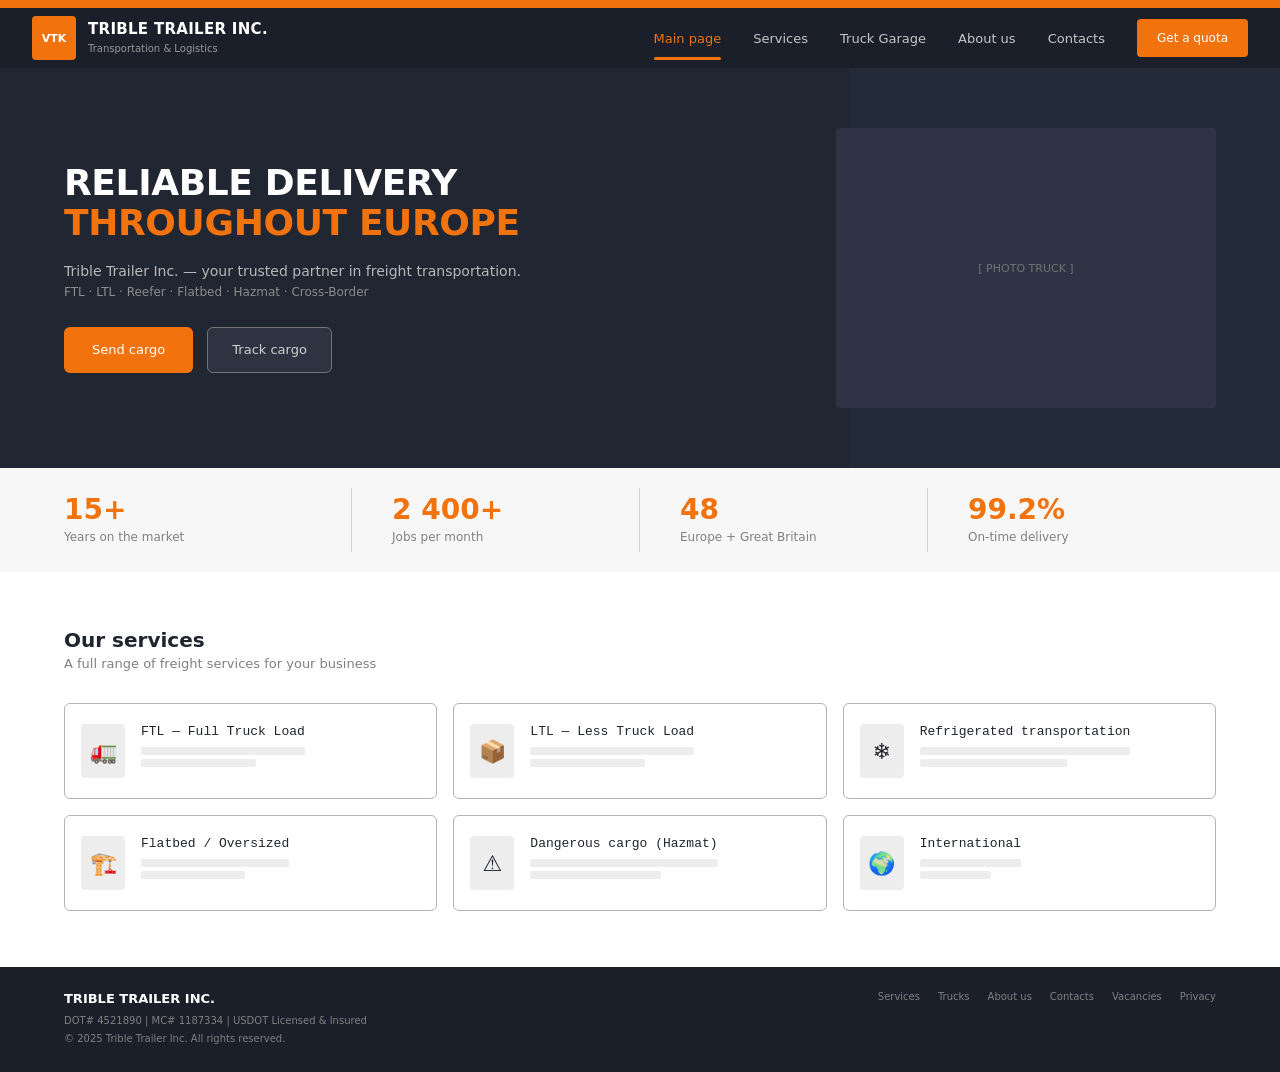
==== commit 9cac6b1b: "'" ====
--- a/index.html
+++ b/index.html
@@ -579,13 +579,13 @@
     document.body.style.overflow = open ? 'hidden' : '';
   }
 
-  <!--function filterTrucks(btn, type) {
+  function filterTrucks(btn, type) {
     document.querySelectorAll('.filter-btn').forEach(b => b.classList.remove('active'));
     btn.classList.add('active');
     document.querySelectorAll('.truck-card').forEach(card => {
       card.style.display = (type === 'all' || card.dataset.type === type) ? '' : 'none';
     });
-  }-->
+  }
 
   function selectService(el, id) {
     document.querySelectorAll('.sidebar-item').forEach(i => {
@@ -598,6 +598,6 @@
     if (!sub) { sub = document.createElement('div'); sub.className = 'item-sub'; el.appendChild(sub); }
     sub.textContent = 'Viewing';
   }
-</script>-->
+</script>
 </body>
 </html>
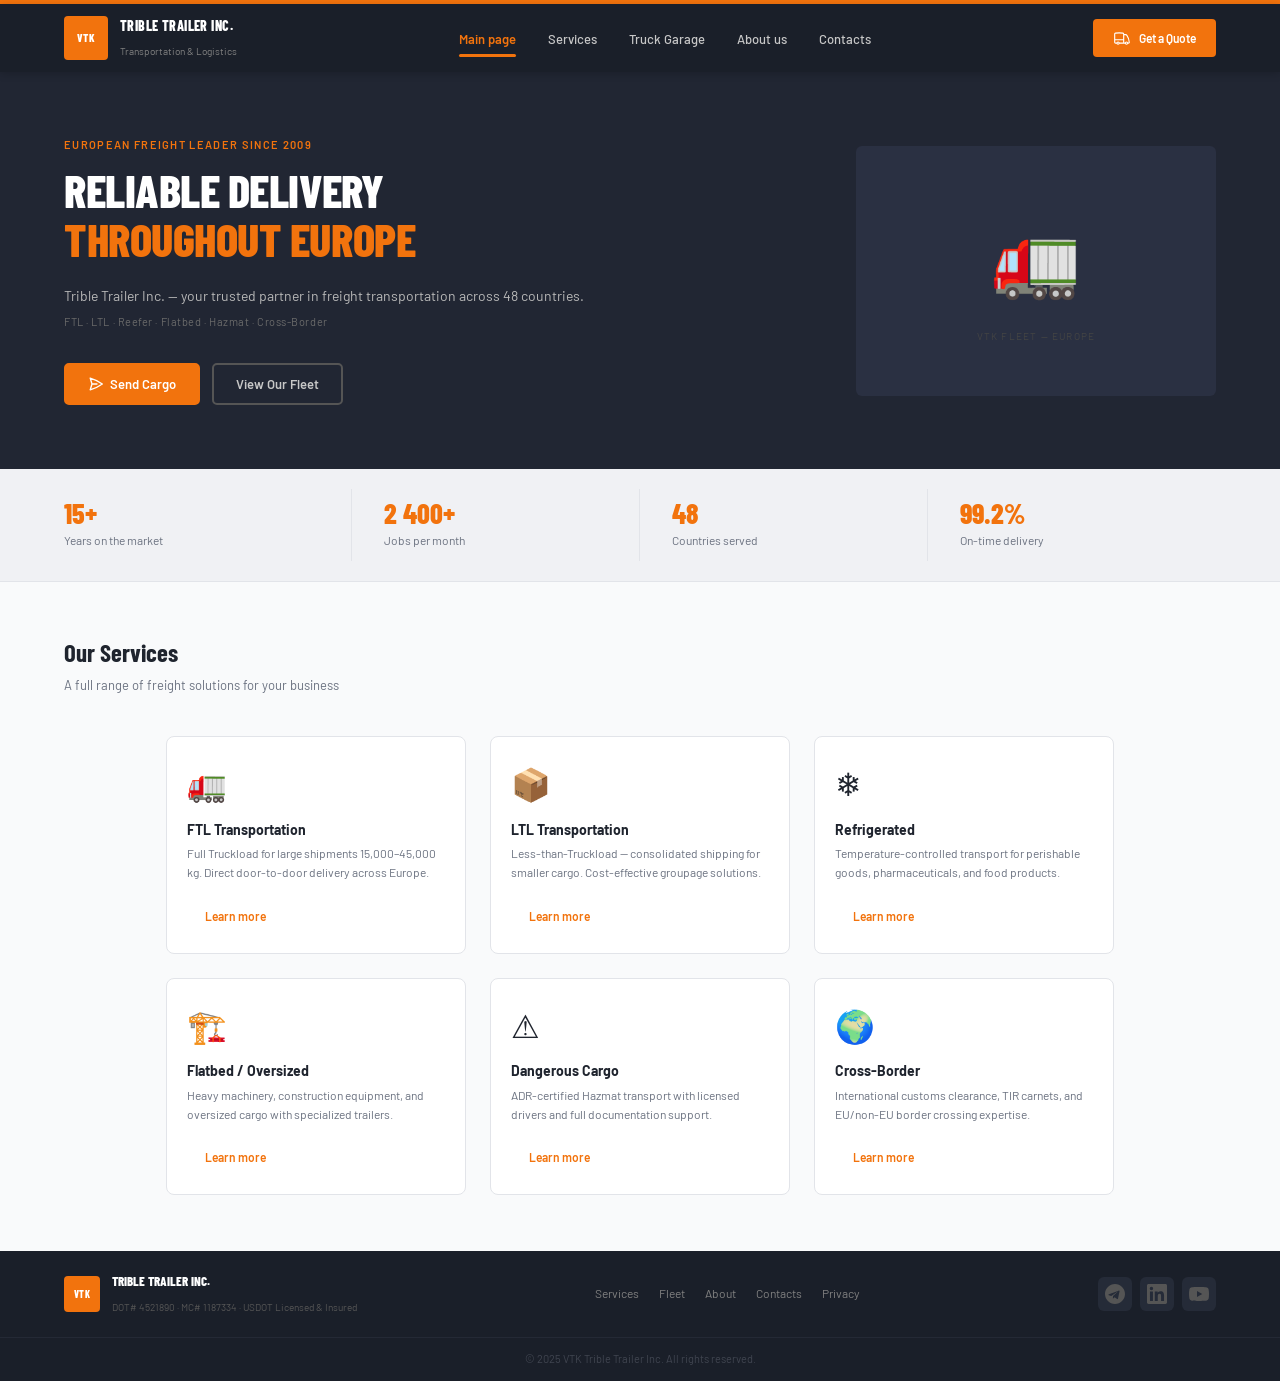
==== commit e52a6dec: "Add files via upload" ====
--- a/index.html
+++ b/index.html
@@ -1,603 +1,240 @@
-<!DOCTYPE html>
-<html lang="en">
-<head>
-<meta charset="UTF-8">
-<meta name="viewport" content="width=device-width, initial-scale=1.0">
-<title>VTK Trible Trailer Inc. — Freight Transportation</title>
-<link rel="stylesheet" href="style.css">
-</head>
-<body>
-
-
-<div class="nav-strip"></div>
-<nav>
-  <div class="nav-logo">
-    <div class="nav-logo-box">VTK</div>
-    <div class="nav-logo-text">
-      <strong>TRIBLE TRAILER INC.</strong>
-      <span>Transportation &amp; Logistics</span>
-    </div>
-  </div>
-
-  
-  <ul class="nav-links" id="nav-links">
-    <li><a href="#" class="active" onclick="showPage('home',this)">Main page</a></li>
-    <li><a href="#" onclick="showPage('services',this)">Services</a></li>
-    <li><a href="#" onclick="showPage('garage',this)">Truck Garage</a></li>
-    <li><a href="#" onclick="showPage('about',this)">About us</a></li>
-    <li><a href="#" onclick="showPage('contacts',this)">Contacts</a></li>
-  </ul>
-
-  <a href="#" class="nav-cta desktop-only" onclick="showPage('contacts',null);return false;">Get a quota</a>
-
-  
-  <button class="hamburger" id="hamburger" aria-label="Toggle menu" onclick="toggleMenu()">
-    <span></span>
-    <span></span>
-    <span></span>
-  </button>
-</nav>
-
-
-<div class="mobile-menu" id="mobile-menu">
-  <ul>
-    <li><a href="#" class="active" onclick="showPage('home',this);toggleMenu()">Main page</a></li>
-    <li><a href="#" onclick="showPage('services',this);toggleMenu()">Services</a></li>
-    <li><a href="#" onclick="showPage('garage',this);toggleMenu()">Truck Garage</a></li>
-    <li><a href="#" onclick="showPage('about',this);toggleMenu()">About us</a></li>
-    <li><a href="#" onclick="showPage('contacts',this);toggleMenu()">Contacts</a></li>
-  </ul>
-  <a href="#" class="btn-primary mobile-cta" onclick="showPage('contacts',null);toggleMenu();return false;">Get a quota</a>
-</div>
-<div class="menu-overlay" id="menu-overlay" onclick="toggleMenu()"></div>
-
-
-<div class="page visible" id="page-home">
-
-  <div class="hero">
-    <div class="hero-text">
-      <h1>RELIABLE DELIVERY<span>THROUGHOUT EUROPE</span></h1>
-      <p class="sub">Trible Trailer Inc. — your trusted partner in freight transportation.</p>
-      <p class="services-line">FTL · LTL · Reefer · Flatbed · Hazmat · Cross-Border</p>
-      <div class="hero-actions">
-        <a href="#" class="btn-primary" onclick="showPage('contacts',null);return false;">Send cargo</a>
-        <a href="#" class="btn-outline-dark" onclick="showPage('contacts',null);return false;">Track cargo</a>
-      </div>
-    </div>
-    <div class="hero-image">[ PHOTO TRUCK ]</div>
-  </div>
-
-  <div class="stats-bar">
-    <div class="stat">
-      <div class="stat-num">15+</div>
-      <div class="stat-label">Years on the market</div>
-    </div>
-    <div class="stat">
-      <div class="stat-num">2 400+</div>
-      <div class="stat-label">Jobs per month</div>
-    </div>
-    <div class="stat">
-      <div class="stat-num">48</div>
-      <div class="stat-label">Europe + Great Britain</div>
-    </div>
-    <div class="stat">
-      <div class="stat-num">99.2%</div>
-      <div class="stat-label">On-time delivery</div>
-    </div>
-  </div>
-
-  <div class="section">
-    <div class="section-title">Our services</div>
-    <div class="section-sub">A full range of freight services for your business</div>
-    <div class="services-grid">
-      <div class="service-card">
-        <div class="service-icon">🚛</div>
-        <div class="service-info">
-          <h3>FTL — Full Truck Load</h3>
-          <div class="desc-lines"><span></span><span></span></div>
-        </div>
-      </div>
-      <div class="service-card">
-        <div class="service-icon">📦</div>
-        <div class="service-info">
-          <h3>LTL — Less Truck Load</h3>
-          <div class="desc-lines"><span></span><span></span></div>
-        </div>
-      </div>
-      <div class="service-card">
-        <div class="service-icon">❄️</div>
-        <div class="service-info">
-          <h3>Refrigerated transportation</h3>
-          <div class="desc-lines"><span></span><span></span></div>
-        </div>
-      </div>
-      <div class="service-card">
-        <div class="service-icon">🏗️</div>
-        <div class="service-info">
-          <h3>Flatbed / Oversized</h3>
-          <div class="desc-lines"><span></span><span></span></div>
-        </div>
-      </div>
-      <div class="service-card">
-        <div class="service-icon">⚠️</div>
-        <div class="service-info">
-          <h3>Dangerous cargo (Hazmat)</h3>
-          <div class="desc-lines"><span></span><span></span></div>
-        </div>
-      </div>
-      <div class="service-card">
-        <div class="service-icon">🌍</div>
-        <div class="service-info">
-          <h3>International</h3>
-          <div class="desc-lines"><span></span><span></span></div>
-        </div>
-      </div>
-    </div>
-  </div>
-
-</div>
-
-
-<div class="page" id="page-services">
-  <div class="page-header">
-    <div class="breadcrumb">Main page / Services</div>
-    <h1>Transport services</h1>
-    <p>We transport any cargo to any point in Europe</p>
-  </div>
-
-  <div class="services-layout">
-    <div class="services-sidebar">
-      <div class="sidebar-item active" onclick="selectService(this,'ftl')">
-        <div class="item-name">FTL Transportation</div>
-        <div class="item-sub">Viewing</div>
-      </div>
-      <div class="sidebar-item" onclick="selectService(this,'ltl')">
-        <div class="item-name">LTL Transportation</div>
-      </div>
-      <div class="sidebar-item" onclick="selectService(this,'reefer')">
-        <div class="item-name">Refrigerator</div>
-      </div>
-      <div class="sidebar-item" onclick="selectService(this,'flatbed')">
-        <div class="item-name">Flatbed</div>
-      </div>
-      <div class="sidebar-item" onclick="selectService(this,'hazmat')">
-        <div class="item-name">Hazmat</div>
-      </div>
-      <div class="sidebar-item" onclick="selectService(this,'cross')">
-        <div class="item-name">Cross-border</div>
-      </div>
-    </div>
-
-    <div class="service-detail">
-      <div class="service-detail-img">[ PHOTO: FTL TRANSPORTATION — 15 m TRAILER ]</div>
-      <div class="service-detail-body">
-        <h2>FTL — Full Truckload Transportation</h2>
-        <p class="tagline">Ideal for large loads from 15,000 to 45,000 kilograms</p>
-        <div class="detail-divider"></div>
-        <div class="detail-cols">
-          <div class="detail-desc">
-            <h4>Service description</h4>
-            <div class="desc-bar" style="width:100%"></div>
-            <div class="desc-bar" style="width:100%"></div>
-            <div class="desc-bar" style="width:100%"></div>
-            <div class="desc-bar" style="width:100%"></div>
-            <div class="desc-bar" style="width:60%"></div>
-            <div class="advantages-list">
-              <h4>Advantages of FTL:</h4>
-              <ul>
-                <li>Direct delivery without overloading</li>
-                <li>Lower risk of damage</li>
-                <li>Fixed price per job</li>
-                <li>Faster delivery</li>
-              </ul>
-            </div>
-          </div>
-          <div class="detail-sidebar-box">
-            <h4>Service details</h4>
-            <div class="detail-divider"></div>
-            <div class="spec-row">
-              <div class="spec-label">Load capacity:</div>
-              <div class="spec-val">to 45 000 kg</div>
-            </div>
-            <div class="spec-row">
-              <div class="spec-label">Volume:</div>
-              <div class="spec-val">to 70 m³</div>
-            </div>
-            <div class="spec-row">
-              <div class="spec-label">Trailer length:</div>
-              <div class="spec-val">13.8 m / 15 m</div>
-            </div>
-            <div class="spec-row">
-              <div class="spec-label">Routes:</div>
-              <div class="spec-val">Germany, France, Poland &amp; more</div>
-            </div>
-            <div class="spec-row">
-              <div class="spec-label">Delivery time:</div>
-              <div class="spec-val">1–5 business days</div>
-            </div>
-            <div class="spec-row">
-              <div class="spec-label">Tracking:</div>
-              <div class="spec-val">GPS real time</div>
-            </div>
-            <button class="btn-orange-full" onclick="showPage('contacts',null)">Request a quota for FTL</button>
-          </div>
-        </div>
-      </div>
-    </div>
-  </div>
-</div>
-
-
-<div class="page" id="page-garage">
-  <div class="page-header">
-    <div class="breadcrumb">Main page / Truck Garage</div>
-    <h1>Our Truck Garage</h1>
-  </div>
-
-  <div class="filter-bar">
-    <span class="filter-label">Filter:</span>
-    <button class="filter-btn active" onclick="filterTrucks(this,'all')">All (47)</button>
-    <button class="filter-btn" onclick="filterTrucks(this,'dryvan')">Dry Van (24)</button>
-    <button class="filter-btn" onclick="filterTrucks(this,'reefer')">Reefer (12)</button>
-    <button class="filter-btn" onclick="filterTrucks(this,'flatbed')">Flatbed (8)</button>
-    <button class="filter-btn" onclick="filterTrucks(this,'stepdeck')">Step Deck (3)</button>
-  </div>
-
-  <div class="trucks-grid" id="trucks-grid">
-    <div class="truck-card" data-type="dryvan">
-      <div class="truck-img">
-        <div class="vtk-tag">VTK</div>
-        [ TRUCK PHOTO ]
-        <span class="status-badge status-free">Вільна</span>
-      </div>
-      <div class="truck-info">
-        <div class="truck-name">Scania R 500 4X2</div>
-        <div class="truck-type">Dry Van · 53' — 45 000 lbs</div>
-        <div class="truck-divider"></div>
-        <div class="truck-route">Job: IL → TX</div>
-        <div class="truck-specs">GPS ● ABS ● ELD ● Dashcam</div>
-        <div class="truck-actions">
-          <button class="btn-detail">Details</button>
-          <button class="btn-book">Book</button>
-        </div>
-      </div>
-    </div>
-    <div class="truck-card" data-type="reefer">
-      <div class="truck-img">
-        <div class="vtk-tag">VTK</div>
-        [ TRUCK PHOTO ]
-        <span class="status-badge status-transit">В дорозі</span>
-      </div>
-      <div class="truck-info">
-        <div class="truck-name">Volvo FH 500 Globetrotter</div>
-        <div class="truck-type">Reefer · 48' — 43 000 lbs</div>
-        <div class="truck-divider"></div>
-        <div class="truck-route">Рейс: FL → CA</div>
-        <div class="truck-specs">GPS ● ABS ● ELD ● Dashcam</div>
-        <div class="truck-actions">
-          <button class="btn-detail">Details</button>
-          <button class="btn-book">Book</button>
-        </div>
-      </div>
-    </div>
-    <div class="truck-card" data-type="flatbed">
-      <div class="truck-img">
-        <div class="vtk-tag">VTK</div>
-        [ TRUCK PHOTO ]
-        <span class="status-badge status-service">Техобслуг.</span>
-      </div>
-      <div class="truck-info">
-        <div class="truck-name">Scania S 770 6x4</div>
-        <div class="truck-type">Flatbed · 48' — 48 000 lbs</div>
-        <div class="truck-divider"></div>
-        <div class="truck-route">Рейс: OH → WA</div>
-        <div class="truck-specs">GPS ● ABS ● ELD ● Dashcam</div>
-        <div class="truck-actions">
-          <button class="btn-detail">Details</button>
-          <button class="btn-book">Book</button>
-        </div>
-      </div>
-    </div>
-    <div class="truck-card" data-type="dryvan">
-      <div class="truck-img">
-        <div class="vtk-tag">VTK</div>
-        [ TRUCK PHOTO ]
-        <span class="status-badge status-free">Вільна</span>
-      </div>
-      <div class="truck-info">
-        <div class="truck-name">DAF XF105 410 6X4</div>
-        <div class="truck-type">Dry Van · 53' — 45 000 lbs</div>
-        <div class="truck-divider"></div>
-        <div class="truck-route">База: Chicago, IL</div>
-        <div class="truck-specs">GPS ● ABS ● ELD ● Dashcam</div>
-        <div class="truck-actions">
-          <button class="btn-detail">Details</button>
-          <button class="btn-book">Book</button>
-        </div>
-      </div>
-    </div>
-    <div class="truck-card" data-type="reefer">
-      <div class="truck-img">
-        <div class="vtk-tag">VTK</div>
-        [ TRUCK PHOTO ]
-        <span class="status-badge status-transit">В дорозі</span>
-      </div>
-      <div class="truck-info">
-        <div class="truck-name">MAN TGX 18.510 6x2/4</div>
-        <div class="truck-type">Reefer · 53' — 43 500 lbs</div>
-        <div class="truck-divider"></div>
-        <div class="truck-route">Рейс: TX → NY</div>
-        <div class="truck-specs">GPS ● ABS ● ELD ● Dashcam</div>
-        <div class="truck-actions">
-          <button class="btn-detail">Details</button>
-          <button class="btn-book">Book</button>
-        </div>
-      </div>
-    </div>
-    <div class="truck-card" data-type="stepdeck">
-      <div class="truck-img">
-        <div class="vtk-tag">VTK</div>
-        [ TRUCK PHOTO ]
-        <span class="status-badge status-free">Вільна</span>
-      </div>
-      <div class="truck-info">
-        <div class="truck-name">Mercedes ACTROS 1848 4x2</div>
-        <div class="truck-type">Step Deck · 48' — 46 000 lbs</div>
-        <div class="truck-divider"></div>
-        <div class="truck-route">База: Dallas, TX</div>
-        <div class="truck-specs">GPS ● ABS ● ELD ● Dashcam</div>
-        <div class="truck-actions">
-          <button class="btn-detail">Details</button>
-          <button class="btn-book">Book</button>
-        </div>
-      </div>
-    </div>
-    <div class="truck-card" data-type="dryvan">
-      <div class="truck-img">
-        <div class="vtk-tag">VTK</div>
-        [ TRUCK PHOTO ]
-        <span class="status-badge status-transit">В дорозі</span>
-      </div>
-      <div class="truck-info">
-        <div class="truck-name">Renault T 480 4X2</div>
-        <div class="truck-type">Dry Van · 53' — 45 000 lbs</div>
-        <div class="truck-divider"></div>
-        <div class="truck-route">Рейс: CA → MN</div>
-        <div class="truck-specs">GPS ● ABS ● ELD ● Dashcam</div>
-        <div class="truck-actions">
-          <button class="btn-detail">Details</button>
-          <button class="btn-book">Book</button>
-        </div>
-      </div>
-    </div>
-    <div class="truck-card" data-type="flatbed">
-      <div class="truck-img">
-        <div class="vtk-tag">VTK</div>
-        [ TRUCK PHOTO ]
-        <span class="status-badge status-free">Вільна</span>
-      </div>
-      <div class="truck-info">
-        <div class="truck-name">Iveco S-WAY 570 6x2</div>
-        <div class="truck-type">Flatbed · 40' — 48 000 lbs</div>
-        <div class="truck-divider"></div>
-        <div class="truck-route">Рейс: TX → TN</div>
-        <div class="truck-specs">GPS ● ABS ● ELD ● Dashcam</div>
-        <div class="truck-actions">
-          <button class="btn-detail">Details</button>
-          <button class="btn-book">Book</button>
-        </div>
-      </div>
-    </div>
-  </div>
-</div>
-
-
-<div class="page" id="page-about">
-  <div class="page-header">
-    <div class="breadcrumb">Main page / About us</div>
-    <h1>About VTK Trible Trailer Inc.</h1>
-    <p>15+ years of reliable freight transportation across Europe</p>
-  </div>
-  <div class="section">
-    <div style="background:#f5f5f5;border-radius:8px;padding:40px;text-align:center;color:#999;font-size:14px;">
-      [ About page content — coming soon ]
-    </div>
-  </div>
-</div>
-
-
-<div class="page" id="page-contacts">
-  <div class="page-header">
-    <div class="breadcrumb">Main page / Contacts</div>
-    <h1>Contact us</h1>
-  </div>
-
-  <div class="contacts-layout">
-    <div class="form-box">
-      <h2>Get a freight quota</h2>
-      <p class="form-sub">Fill in the form — we'll respond within 2 hours</p>
-      <div class="form-divider"></div>
-      <div class="form-grid">
-        <div class="form-field">
-          <label>Cargo type *</label>
-          <select>
-            <option>Dry Van / Reefer / Flatbed / Hazmat</option>
-            <option>Dry Van</option>
-            <option>Reefer</option>
-            <option>Flatbed</option>
-            <option>Hazmat</option>
-          </select>
-        </div>
-        <div class="form-field">
-          <label>From (Origin) *</label>
-          <input type="text" placeholder="City, State / Province">
-        </div>
-        <div class="form-field">
-          <label>To (Destination) *</label>
-          <input type="text" placeholder="City, State / Province">
-        </div>
-        <div class="form-field">
-          <label>Dispatch date *</label>
-          <input type="date">
-        </div>
-        <div class="form-field">
-          <label>Cargo weight (kg) *</label>
-          <input type="text" placeholder="e.g. 12 000">
-        </div>
-        <div class="form-field">
-          <label>Number of loading spots</label>
-          <input type="text" placeholder="e.g. 12 pallets">
-        </div>
-      </div>
-      <div class="form-field" style="margin-bottom:0">
-        <label>Additional requirements / comment</label>
-        <textarea placeholder="Temperature regime, hazmat class, special instructions..."></textarea>
-      </div>
-      <div class="form-section-title">Contact information</div>
-      <div class="form-divider"></div>
-      <div class="form-grid">
-        <div class="form-field">
-          <label>Full name *</label>
-          <input type="text" placeholder="John Smith">
-        </div>
-        <div class="form-field">
-          <label>Company</label>
-          <input type="text" placeholder="Your company name">
-        </div>
-        <div class="form-field">
-          <label>Email *</label>
-          <input type="email" placeholder="email@company.com">
-        </div>
-        <div class="form-field">
-          <label>Phone *</label>
-          <input type="tel" placeholder="+1 (555) 000-0000">
-        </div>
-      </div>
-      <button class="btn-submit">Send quota request</button>
-    </div>
-
-    <div class="contacts-sidebar">
-      <div class="office-card">
-        <div class="label">HEADQUARTERS</div>
-        <h3>VTK Trible Trailer Inc.</h3>
-        <div class="addr">
-          8432 Commerce Pkwy, Suite 200<br>
-          Chicago, IL 60601<br>
-          USA
-        </div>
-        <div class="office-hours">
-          Working hours: Mon–Fri 06:00–22:00 CST<br>
-          <strong>Dispatcher 24/7: +1 (773) 555-VTK1</strong>
-        </div>
-      </div>
-      <div class="channels-box">
-        <h3>Contacts</h3>
-        <div class="channel-row">
-          <div class="channel-dot"></div>
-          <div>
-            <div class="channel-label">General phone</div>
-            <div class="channel-val">+1 (773) 555-0100</div>
-          </div>
-        </div>
-        <div class="channel-row">
-          <div class="channel-dot"></div>
-          <div>
-            <div class="channel-label">Dispatcher 24/7</div>
-            <div class="channel-val">+1 (773) 555-8247</div>
-          </div>
-        </div>
-        <div class="channel-row">
-          <div class="channel-dot"></div>
-          <div>
-            <div class="channel-label">Cargo tracking</div>
-            <div class="channel-val">tracking@vtktrible.com</div>
-          </div>
-        </div>
-        <div class="channel-row">
-          <div class="channel-dot"></div>
-          <div>
-            <div class="channel-label">Accounting / Invoices</div>
-            <div class="channel-val">billing@vtktrible.com</div>
-          </div>
-        </div>
-        <div class="channel-row">
-          <div class="channel-dot"></div>
-          <div>
-            <div class="channel-label">Vacancies / Drivers</div>
-            <div class="channel-val">hr@vtktrible.com</div>
-          </div>
-        </div>
-      </div>
-      <div class="map-box">
-        <h3>Find us</h3>
-        <div class="map-placeholder">[ MAP — Google Maps: Chicago, IL ]</div>
-        <div class="dot-row">DOT# 4521890 | MC# 1187334 | FMCSA Registered | Bonded &amp; Insured</div>
-      </div>
-    </div>
-  </div>
-</div>
-
-
-<footer>
-  <div class="footer-left">
-    <strong>TRIBLE TRAILER INC.</strong>
-    <span>DOT# 4521890  |  MC# 1187334  |  USDOT Licensed &amp; Insured</span>
-    <span>© 2025 Trible Trailer Inc. All rights reserved.</span>
-  </div>
-  <div class="footer-right">
-    <a href="#">Services</a>
-    <a href="#">Trucks</a>
-    <a href="#">About us</a>
-    <a href="#">Contacts</a>
-    <a href="#">Vacancies</a>
-    <a href="#">Privacy</a>
-  </div>
-</footer>
-
-<script>
-  function showPage(pageId, linkEl) {
-    document.querySelectorAll('.page').forEach(p => p.classList.remove('visible'));
-    document.getElementById('page-' + pageId).classList.add('visible');
-    // sync both nav lists
-    document.querySelectorAll('.nav-links a, .mobile-menu a').forEach(a => a.classList.remove('active'));
-    if (linkEl) {
-      const text = linkEl.textContent;
-      document.querySelectorAll('.nav-links a, .mobile-menu a').forEach(a => {
-        if (a.textContent === text) a.classList.add('active');
-      });
-    }
-    window.scrollTo({ top: 0, behavior: 'smooth' });
-  }
-
-  function toggleMenu() {
-    const menu = document.getElementById('mobile-menu');
-    const overlay = document.getElementById('menu-overlay');
-    const hamburger = document.getElementById('hamburger');
-    const open = menu.classList.toggle('open');
-    overlay.classList.toggle('open', open);
-    hamburger.classList.toggle('open', open);
-    document.body.style.overflow = open ? 'hidden' : '';
-  }
-
-  function filterTrucks(btn, type) {
-    document.querySelectorAll('.filter-btn').forEach(b => b.classList.remove('active'));
-    btn.classList.add('active');
-    document.querySelectorAll('.truck-card').forEach(card => {
-      card.style.display = (type === 'all' || card.dataset.type === type) ? '' : 'none';
-    });
-  }
-
-  function selectService(el, id) {
-    document.querySelectorAll('.sidebar-item').forEach(i => {
-      i.classList.remove('active');
-      const sub = i.querySelector('.item-sub');
-      if (sub) sub.textContent = '';
-    });
-    el.classList.add('active');
-    let sub = el.querySelector('.item-sub');
-    if (!sub) { sub = document.createElement('div'); sub.className = 'item-sub'; el.appendChild(sub); }
-    sub.textContent = 'Viewing';
-  }
-</script>
-</body>
-</html>
+<!DOCTYPE html>
+<html lang="en">
+<head>
+  <meta charset="UTF-8">
+  <meta name="viewport" content="width=device-width, initial-scale=1.0">
+  <title>VTK Trible Trailer Inc. — Freight Transportation</title>
+  <!-- Lab 03: Google Fonts -->
+  <link rel="preconnect" href="https://fonts.googleapis.com">
+  <link rel="preconnect" href="https://fonts.gstatic.com" crossorigin>
+  <link href="https://fonts.googleapis.com/css2?family=Barlow:wght@400;500;600;700;800&family=Barlow+Condensed:wght@600;700;800&display=swap" rel="stylesheet">
+  <!-- Lab 03: External stylesheet -->
+  <link rel="stylesheet" href="assets/css/style.css">
+</head>
+<body>
+
+<!-- ============================================================
+     NAV STRIP
+============================================================ -->
+<div class="nav-strip"></div>
+
+<!-- ============================================================
+     LAB 04: HEADER — Flexbox (logo | nav | user-actions)
+============================================================ -->
+<header class="header">
+  <div class="nav-logo">
+    <div class="nav-logo-box">VTK</div>
+    <div class="nav-logo-text">
+      <strong>TRIBLE TRAILER INC.</strong>
+      <span>Transportation &amp; Logistics</span>
+    </div>
+  </div>
+
+  <!-- Lab 04: main-nav — ul with flex + gap, no list-style -->
+  <nav class="main-nav">
+    <ul>
+      <li><a href="index.html" class="active">Main page</a></li>
+      <li><a href="services.html">Services</a></li>
+      <li><a href="garage.html">Truck Garage</a></li>
+      <li><a href="about.html">About us</a></li>
+      <li><a href="checkout.html">Contacts</a></li>
+    </ul>
+  </nav>
+
+  <!-- Lab 04: user-actions block (right side) -->
+  <div class="user-actions">
+    <!-- Lab 07: Inline SVG cart icon + flex align -->
+    <a href="checkout.html" class="btn btn-cart">
+      <svg xmlns="http://www.w3.org/2000/svg" fill="none" viewBox="0 0 24 24"
+           stroke-width="1.5" stroke="currentColor" width="18" height="18">
+        <path stroke-linecap="round" stroke-linejoin="round"
+          d="M8.25 18.75a1.5 1.5 0 0 1-3 0m3 0a1.5 1.5 0 0 0-3 0m3 0h6m-9 0H3.375a1.125 1.125 0 0 1-1.125-1.125V14.25m17.25 4.5a1.5 1.5 0 0 1-3 0m3 0a1.5 1.5 0 0 0-3 0m3 0h1.125c.621 0 1.129-.504 1.09-1.124a17.902 17.902 0 0 0-3.213-9.193 2.056 2.056 0 0 0-1.58-.86H14.25M16.5 18.75h-2.25m0-11.177v-.958c0-.568-.422-1.048-.987-1.106a48.554 48.554 0 0 0-10.026 0 1.106 1.106 0 0 0-.987 1.106v7.635m12-6.677v6.677m0 4.5v-4.5m0 0h-12" />
+      </svg>
+      Get a Quote
+    </a>
+  </div>
+
+  <!-- Lab 07: hamburger — shown only on mobile via CSS -->
+  <button class="menu-toggle" aria-label="Open menu">
+    <svg xmlns="http://www.w3.org/2000/svg" fill="none" viewBox="0 0 24 24"
+         stroke-width="2" stroke="currentColor" width="24" height="24">
+      <path stroke-linecap="round" stroke-linejoin="round"
+        d="M3.75 6.75h16.5M3.75 12h16.5m-16.5 5.25h16.5"/>
+    </svg>
+  </button>
+</header>
+
+<!-- ============================================================
+     MAIN CONTENT
+============================================================ -->
+<main>
+
+  <!-- ---- HERO ---- -->
+  <section class="hero">
+    <div class="hero-text">
+      <p class="hero-eyebrow">European Freight Leader Since 2009</p>
+      <h1>RELIABLE DELIVERY<span>THROUGHOUT EUROPE</span></h1>
+      <p class="hero-sub">Trible Trailer Inc. — your trusted partner in freight transportation across 48 countries.</p>
+      <p class="hero-services">FTL · LTL · Reefer · Flatbed · Hazmat · Cross-Border</p>
+      <div class="hero-actions">
+        <a href="checkout.html" class="btn btn-primary">
+          <!-- Lab 07: Inline SVG -->
+          <svg xmlns="http://www.w3.org/2000/svg" fill="none" viewBox="0 0 24 24"
+               stroke-width="2" stroke="currentColor" width="16" height="16">
+            <path stroke-linecap="round" stroke-linejoin="round"
+              d="M6 12 3.269 3.125A59.769 59.769 0 0 1 21.485 12 59.768 59.768 0 0 1 3.27 20.875L5.999 12Zm0 0h7.5"/>
+          </svg>
+          Send Cargo
+        </a>
+        <a href="garage.html" class="btn btn-outline">View Our Fleet</a>
+      </div>
+    </div>
+    <div class="hero-visual">
+      <div class="hero-image-placeholder">
+        <span class="truck-icon">🚛</span>
+        <span class="hero-img-label">VTK FLEET — EUROPE</span>
+      </div>
+    </div>
+  </section>
+
+  <!-- ---- STATS BAR ---- -->
+  <div class="stats-bar">
+    <div class="stat">
+      <div class="stat-num">15+</div>
+      <div class="stat-label">Years on the market</div>
+    </div>
+    <div class="stat">
+      <div class="stat-num">2 400+</div>
+      <div class="stat-label">Jobs per month</div>
+    </div>
+    <div class="stat">
+      <div class="stat-num">48</div>
+      <div class="stat-label">Countries served</div>
+    </div>
+    <div class="stat">
+      <div class="stat-num">99.2%</div>
+      <div class="stat-label">On-time delivery</div>
+    </div>
+  </div>
+
+  <!-- ---- SERVICES OVERVIEW (Lab 04: flex-wrap cards) ---- -->
+  <section class="section">
+    <div class="section-header">
+      <h2 class="section-title">Our Services</h2>
+      <p class="section-sub">A full range of freight solutions for your business</p>
+    </div>
+
+    <!-- Lab 04: products-grid — display:flex; flex-wrap:wrap -->
+    <div class="products-grid">
+
+      <!-- Lab 04: product-card — display:flex; flex-direction:column -->
+      <article class="product-card service-card">
+        <div class="service-icon">🚛</div>
+        <div class="service-info">
+          <h3>FTL Transportation</h3>
+          <p>Full Truckload for large shipments 15,000–45,000 kg. Direct door-to-door delivery across Europe.</p>
+        </div>
+        <a href="services.html" class="btn btn-sm">Learn more</a>
+      </article>
+
+      <article class="product-card service-card">
+        <div class="service-icon">📦</div>
+        <div class="service-info">
+          <h3>LTL Transportation</h3>
+          <p>Less-than-Truckload — consolidated shipping for smaller cargo. Cost-effective groupage solutions.</p>
+        </div>
+        <a href="services.html" class="btn btn-sm">Learn more</a>
+      </article>
+
+      <article class="product-card service-card">
+        <div class="service-icon">❄️</div>
+        <div class="service-info">
+          <h3>Refrigerated</h3>
+          <p>Temperature-controlled transport for perishable goods, pharmaceuticals, and food products.</p>
+        </div>
+        <a href="services.html" class="btn btn-sm">Learn more</a>
+      </article>
+
+      <article class="product-card service-card">
+        <div class="service-icon">🏗️</div>
+        <div class="service-info">
+          <h3>Flatbed / Oversized</h3>
+          <p>Heavy machinery, construction equipment, and oversized cargo with specialized trailers.</p>
+        </div>
+        <a href="services.html" class="btn btn-sm">Learn more</a>
+      </article>
+
+      <article class="product-card service-card">
+        <div class="service-icon">⚠️</div>
+        <div class="service-info">
+          <h3>Dangerous Cargo</h3>
+          <p>ADR-certified Hazmat transport with licensed drivers and full documentation support.</p>
+        </div>
+        <a href="services.html" class="btn btn-sm">Learn more</a>
+      </article>
+
+      <article class="product-card service-card">
+        <div class="service-icon">🌍</div>
+        <div class="service-info">
+          <h3>Cross-Border</h3>
+          <p>International customs clearance, TIR carnets, and EU/non-EU border crossing expertise.</p>
+        </div>
+        <a href="services.html" class="btn btn-sm">Learn more</a>
+      </article>
+
+    </div><!-- /.products-grid -->
+  </section>
+
+</main>
+
+<!-- ============================================================
+     FOOTER (Lab 07: inline SVG social icons)
+============================================================ -->
+<footer class="site-footer">
+  <div class="footer-inner">
+    <div class="footer-brand">
+      <div class="nav-logo-box" style="width:36px;height:36px;font-size:10px;">VTK</div>
+      <div>
+        <strong>TRIBLE TRAILER INC.</strong>
+        <span>DOT# 4521890 · MC# 1187334 · USDOT Licensed &amp; Insured</span>
+      </div>
+    </div>
+
+    <nav class="footer-nav" aria-label="Footer">
+      <a href="services.html">Services</a>
+      <a href="garage.html">Fleet</a>
+      <a href="about.html">About</a>
+      <a href="checkout.html">Contacts</a>
+      <a href="#">Privacy</a>
+    </nav>
+
+    <!-- Lab 07: Social icons — inline SVG, color via fill + :hover -->
+    <ul class="social-links" aria-label="Social media">
+      <li>
+        <a href="#" aria-label="Telegram">
+          <svg viewBox="0 0 24 24" width="20" height="20" fill="currentColor">
+            <path d="M12 0C5.373 0 0 5.373 0 12s5.373 12 12 12 12-5.373 12-12S18.627 0 12 0zm5.562 8.248-1.97 9.289c-.145.658-.537.818-1.084.508l-3-2.21-1.447 1.394c-.16.16-.295.295-.605.295l.213-3.053 5.56-5.023c.242-.213-.054-.333-.373-.12L7.53 14.316l-2.962-.924c-.643-.204-.657-.643.136-.953l11.57-4.461c.537-.194 1.006.131.288.27z"/>
+          </svg>
+        </a>
+      </li>
+      <li>
+        <a href="#" aria-label="LinkedIn">
+          <svg viewBox="0 0 24 24" width="20" height="20" fill="currentColor">
+            <path d="M20.447 20.452h-3.554v-5.569c0-1.328-.027-3.037-1.852-3.037-1.853 0-2.136 1.445-2.136 2.939v5.667H9.351V9h3.414v1.561h.046c.477-.9 1.637-1.85 3.37-1.85 3.601 0 4.267 2.37 4.267 5.455v6.286zM5.337 7.433a2.062 2.062 0 0 1-2.063-2.065 2.064 2.064 0 1 1 2.063 2.065zm1.782 13.019H3.555V9h3.564v11.452zM22.225 0H1.771C.792 0 0 .774 0 1.729v20.542C0 23.227.792 24 1.771 24h20.451C23.2 24 24 23.227 24 22.271V1.729C24 .774 23.2 0 22.222 0h.003z"/>
+          </svg>
+        </a>
+      </li>
+      <li>
+        <a href="#" aria-label="YouTube">
+          <svg viewBox="0 0 24 24" width="20" height="20" fill="currentColor">
+            <path d="M23.495 6.205a3.007 3.007 0 0 0-2.088-2.088c-1.87-.501-9.396-.501-9.396-.501s-7.507-.01-9.396.501A3.007 3.007 0 0 0 .527 6.205a31.247 31.247 0 0 0-.522 5.805 31.247 31.247 0 0 0 .522 5.783 3.007 3.007 0 0 0 2.088 2.088c1.868.502 9.396.502 9.396.502s7.506 0 9.396-.502a3.007 3.007 0 0 0 2.088-2.088 31.247 31.247 0 0 0 .5-5.783 31.247 31.247 0 0 0-.5-5.805zM9.609 15.601V8.408l6.264 3.602z"/>
+          </svg>
+        </a>
+      </li>
+    </ul>
+  </div>
+  <div class="footer-copy">© 2025 VTK Trible Trailer Inc. All rights reserved.</div>
+</footer>
+
+</body>
+</html>
--- a/assets/css/style.css
+++ b/assets/css/style.css
@@ -0,0 +1,797 @@
+/* ================================================================
+   VTK Trible Trailer Inc. — style.css
+   Lab 03: Reset, CSS Variables, Typography, Colors, :hover
+   Lab 04: Flexbox — header, nav, product cards (flex-direction:column)
+   Lab 05: CSS Grid — page-layout, trucks-grid, media queries
+   Lab 06: Forms — fieldset/legend, input states, :valid/:invalid
+   Lab 07: SVG icons (inline), hamburger (CSS-only), mobile @media
+================================================================ */
+
+
+/* ---------------------------------------------------------------
+   LAB 03 — CSS Reset & box-sizing
+--------------------------------------------------------------- */
+*, *::before, *::after {
+  box-sizing: border-box;   /* Lab 03: border-box на всіх елементах */
+  margin: 0;
+  padding: 0;
+}
+
+html { scroll-behavior: smooth; }
+
+img {
+  max-width: 100%;          /* Lab 04: зображення в картці */
+  height: auto;
+  object-fit: cover;
+  display: block;
+}
+
+
+/* ---------------------------------------------------------------
+   LAB 03 — CSS Variables (:root)
+--------------------------------------------------------------- */
+:root {
+  --primary-color: #f2730d;      /* фірмовий помаранчевий */
+  --primary-dark:  #c25a08;      /* hover стан */
+  --dark-bg:       #1a1f29;      /* шапка / футер */
+  --dark-bg2:      #1f2430;      /* page-header */
+  --dark-bg3:      #212633;      /* hero */
+  --text-dark:     #1f242e;      /* основний текст */
+  --text-light:    #6b7280;      /* приглушений текст */
+  --bg-color:      #f9fafb;      /* фон сторінки */
+  --border:        #e2e4e9;      /* бордери */
+  --white:         #ffffff;
+  --font-main:     'Barlow', system-ui, sans-serif;
+  --font-display:  'Barlow Condensed', 'Barlow', sans-serif;
+  --nav-h:         68px;
+}
+
+
+/* ---------------------------------------------------------------
+   LAB 03 — Глобальна типографіка
+--------------------------------------------------------------- */
+body {
+  font-family: var(--font-main);   /* Lab 03: var() */
+  font-size: 15px;
+  line-height: 1.65;
+  color: var(--text-dark);
+  background-color: var(--bg-color);
+  overflow-x: hidden;
+}
+
+h1, h2, h3, h4 {
+  font-family: var(--font-display);
+  font-weight: 700;
+  line-height: 1.15;
+  margin-bottom: 0.5rem;
+}
+h1 { font-size: 2.2rem; }
+h2 { font-size: 1.65rem; }
+h3 { font-size: 1.15rem; }
+h4 { font-size: 0.95rem; text-transform: uppercase; letter-spacing: 0.06em; color: var(--text-light); }
+
+p { margin-bottom: 0.75rem; }
+p:last-child { margin-bottom: 0; }
+
+/* Lab 03: посилання + :hover псевдоклас */
+a {
+  text-decoration: none;
+  color: var(--primary-color);
+  transition: color 0.2s;
+}
+a:hover { color: var(--primary-dark); }
+
+button {
+  cursor: pointer;
+  border: none;
+  outline: none;
+  font-family: inherit;
+}
+
+
+/* ---------------------------------------------------------------
+   LAB 03 — Кнопка (.btn) — клас + :hover стан
+--------------------------------------------------------------- */
+.btn {
+  display: inline-flex;
+  align-items: center;
+  gap: 0.4rem;
+  height: 42px;
+  padding: 0 22px;
+  border-radius: 5px;
+  font-family: var(--font-main);
+  font-size: 13px;
+  font-weight: 600;
+  cursor: pointer;
+  border: 2px solid transparent;
+  transition: background 0.2s, border-color 0.2s, color 0.2s, transform 0.15s;
+  white-space: nowrap;
+  line-height: 1;
+}
+.btn:hover { transform: translateY(-1px); }
+.btn:active { transform: none; }
+
+.btn-primary {
+  background: var(--primary-color);
+  color: var(--white);
+  border-color: var(--primary-color);
+}
+.btn-primary:hover {
+  background: var(--primary-dark);
+  border-color: var(--primary-dark);
+  color: var(--white);
+}
+
+.btn-outline {
+  background: transparent;
+  color: #c7c7c7;
+  border-color: #555;
+}
+.btn-outline:hover { border-color: #aaa; color: var(--white); }
+
+.btn-sm { height: 34px; padding: 0 16px; font-size: 12px; margin-top: auto; }
+
+/* Lab 07: кнопка кошика з inline SVG */
+.btn-cart {
+  display: inline-flex;
+  align-items: center;
+  gap: 0.5rem;               /* Lab 04: gap між SVG та текстом */
+  background: var(--primary-color);
+  color: var(--white);
+  padding: 0 18px;
+  height: 38px;
+  border-radius: 4px;
+  font-size: 12px;
+  font-weight: 600;
+  transition: background 0.2s;
+}
+.btn-cart:hover { background: var(--primary-dark); color: var(--white); }
+
+.btn-full {
+  width: 100%;
+  justify-content: center;
+  height: 48px;
+  font-size: 14px;
+}
+
+
+/* ---------------------------------------------------------------
+   Смуга над навігацією
+--------------------------------------------------------------- */
+.nav-strip { height: 4px; background: var(--primary-color); }
+
+
+/* ---------------------------------------------------------------
+   LAB 04 — HEADER (Flexbox)
+   justify-content: space-between | align-items: center
+--------------------------------------------------------------- */
+.header {
+  display: flex;                        /* Lab 04 */
+  justify-content: space-between;       /* Lab 04: лого ліворуч, кошик праворуч */
+  align-items: center;                  /* Lab 04: вирівнювання по вертикалі */
+  padding: 0 5%;
+  height: var(--nav-h);
+  background-color: var(--dark-bg);
+  box-shadow: 0 2px 8px rgba(0,0,0,0.18);
+  position: sticky;
+  top: 0;
+  z-index: 200;
+}
+
+/* Логотип */
+.nav-logo {
+  display: flex;
+  align-items: center;
+  gap: 12px;
+  flex-shrink: 0;
+}
+.nav-logo-box {
+  width: 44px; height: 44px;
+  background: var(--primary-color);
+  border-radius: 4px;
+  display: flex; align-items: center; justify-content: center;
+  font-weight: 800; font-size: 11px;
+  color: var(--white);
+  font-family: var(--font-display);
+  letter-spacing: 0.05em;
+  flex-shrink: 0;
+}
+.nav-logo-text strong {
+  display: block; font-size: 14px; font-weight: 800;
+  color: var(--white); font-family: var(--font-display); letter-spacing: 0.03em;
+}
+.nav-logo-text span { font-size: 10px; color: #808080; }
+
+/* Lab 04: навігаційне меню — ul з flex + gap, прибираємо маркери */
+.main-nav ul {
+  display: flex;              /* Lab 04 */
+  align-items: center;
+  gap: 2rem;                  /* Lab 04: відступ між пунктами */
+  list-style: none;           /* Lab 04: прибрати маркери */
+}
+.main-nav ul a {
+  font-size: 13px; color: #c7c7c7; font-weight: 500;
+  position: relative; padding-bottom: 4px;
+  transition: color 0.2s;
+}
+.main-nav ul a:hover { color: var(--white); }
+.main-nav ul a.active { color: var(--primary-color); font-weight: 600; }
+.main-nav ul a.active::after {
+  content: '';
+  position: absolute; bottom: -6px; left: 0;
+  width: 100%; height: 3px;
+  background: var(--primary-color); border-radius: 2px;
+}
+
+/* Блок дій користувача (правий край) */
+.user-actions { display: flex; align-items: center; gap: 1rem; }
+
+/* ---------------------------------------------------------------
+   LAB 07 — Hamburger button (прихований на десктопі)
+--------------------------------------------------------------- */
+.menu-toggle {
+  display: none;             /* Lab 07: прихований за замовчуванням */
+  background: none;
+  border: none;
+  cursor: pointer;
+  color: var(--white);
+  padding: 4px;
+  flex-shrink: 0;
+}
+
+
+/* ---------------------------------------------------------------
+   Загальні секції
+--------------------------------------------------------------- */
+.section { padding: 56px 5%; }
+.section-header { margin-bottom: 2.5rem; }
+.section-title { font-size: 1.55rem; color: var(--text-dark); }
+.section-sub   { font-size: 13px; color: var(--text-light); margin-top: 4px; }
+
+.page-header {
+  background: var(--dark-bg2);
+  padding: 24px 5% 28px;
+}
+.page-header h1 { font-size: 1.8rem; color: var(--white); }
+.page-header p  { font-size: 13px; color: #999; margin-top: 6px; }
+.breadcrumb { font-size: 11px; color: #555; margin-bottom: 6px; }
+.breadcrumb a { color: #777; }
+.breadcrumb a:hover { color: var(--primary-color); }
+
+
+/* ---------------------------------------------------------------
+   HERO
+--------------------------------------------------------------- */
+.hero {
+  background: var(--dark-bg3);
+  padding: 64px 5%;
+  display: grid;
+  grid-template-columns: 1fr 360px;
+  align-items: center;
+  gap: 48px;
+  min-height: 360px;
+  overflow: hidden;
+}
+.hero-eyebrow {
+  font-size: 11px; font-weight: 600; letter-spacing: 0.12em;
+  color: var(--primary-color); text-transform: uppercase; margin-bottom: 0.75rem;
+}
+.hero-text h1 {
+  font-family: var(--font-display);
+  font-size: clamp(1.8rem, 4vw, 2.9rem);
+  font-weight: 800; color: var(--white);
+  line-height: 1.05; letter-spacing: -0.01em;
+}
+.hero-text h1 span { color: var(--primary-color); display: block; }
+.hero-sub      { font-size: 14px; color: #b8b8b8; margin: 1.25rem 0 0.4rem; }
+.hero-services { font-size: 11px; color: #6a6a6a; letter-spacing: 0.05em; margin-bottom: 2rem; }
+.hero-actions  { display: flex; gap: 12px; flex-wrap: wrap; }
+
+.hero-visual  { display: flex; align-items: center; justify-content: flex-end; }
+.hero-image-placeholder {
+  width: 100%; height: 250px;
+  background: #2a3042; border-radius: 6px;
+  display: flex; flex-direction: column;
+  align-items: center; justify-content: center; gap: 12px;
+}
+.truck-icon { font-size: 72px; }
+.hero-img-label { font-size: 10px; color: #444; letter-spacing: 0.12em; }
+
+/* Stats */
+.stats-bar {
+  background: #f0f1f4;
+  padding: 20px 5%;
+  display: grid;
+  grid-template-columns: repeat(4, 1fr);
+  border-bottom: 1px solid var(--border);
+}
+.stat {
+  padding: 10px 0 10px 32px;
+  border-right: 1px solid var(--border);
+}
+.stat:first-child { padding-left: 0; }
+.stat:last-child  { border-right: none; }
+.stat-num   { font-size: 28px; font-weight: 800; color: var(--primary-color); font-family: var(--font-display); line-height: 1; }
+.stat-label { font-size: 12px; color: var(--text-light); margin-top: 4px; }
+
+
+/* ---------------------------------------------------------------
+   LAB 04 — Products Grid (flex-wrap)
+--------------------------------------------------------------- */
+.products-grid {
+  display: flex;                /* Lab 04 */
+  flex-wrap: wrap;              /* Lab 04: перенесення рядків */
+  gap: 1.5rem;
+  justify-content: center;      /* Lab 04: центрування якщо мало карток */
+}
+
+/* Lab 04 — Product Card (flex-direction: column) */
+.product-card {
+  display: flex;                /* Lab 04 */
+  flex-direction: column;       /* Lab 04: елементи у стовпець */
+  justify-content: space-between; /* Lab 04: кнопка завжди внизу */
+  flex-basis: 300px;            /* Lab 04: базова ширина */
+  border: 1px solid var(--border);
+  border-radius: 8px;
+  padding: 1.25rem;
+  background: var(--white);
+  transition: transform 0.3s, box-shadow 0.3s;  /* Lab 04: анімація */
+}
+.product-card:hover {
+  transform: translateY(-5px);  /* Lab 04: ефект підняття */
+  box-shadow: 0 4px 16px rgba(242,115,13,.12);
+  border-color: var(--primary-color);
+}
+
+/* Service card всередині products-grid */
+.service-card .service-icon { font-size: 2rem; margin-bottom: 0.75rem; }
+.service-card .service-info h3 { font-size: 14px; font-weight: 700; margin-bottom: 0.4rem; color: var(--text-dark); font-family: var(--font-main); text-transform: none; letter-spacing: normal; }
+.service-card .service-info p  { font-size: 12px; color: var(--text-light); line-height: 1.6; margin-bottom: 1rem; }
+
+
+/* ---------------------------------------------------------------
+   LAB 05 — Page Layout (CSS Grid: sidebar + content)
+--------------------------------------------------------------- */
+.page-layout {
+  display: grid;                              /* Lab 05 */
+  grid-template-columns: 250px 1fr;           /* Lab 05: 250px сайдбар + 1fr контент */
+  gap: 2rem;
+  padding: 2rem 5%;
+  align-items: start;
+}
+
+/* Lab 05: Sidebar */
+.sidebar {
+  background: var(--white);
+  border: 1px solid var(--border);
+  border-radius: 8px;
+  padding: 1.25rem;
+  position: sticky;
+  top: calc(var(--nav-h) + 16px);
+}
+.sidebar h3 {
+  font-size: 11px; font-weight: 700; color: var(--text-light);
+  text-transform: uppercase; letter-spacing: 0.1em; margin-bottom: 0.75rem;
+  font-family: var(--font-main);
+}
+.sidebar ul { list-style: none; }
+.sidebar ul li { margin-bottom: 2px; }
+
+.sidebar-link {
+  display: block;
+  padding: 10px 14px;
+  font-size: 13px; color: var(--text-dark);
+  border-radius: 5px;
+  border-left: 3px solid transparent;
+  transition: background 0.15s, border-color 0.15s, color 0.15s;
+}
+.sidebar-link:hover { background: #f4f5f8; color: var(--text-dark); }
+.sidebar-link.active {
+  background: #f2f5ff;
+  border-left-color: var(--primary-color);
+  color: var(--primary-color);
+  font-weight: 600;
+}
+
+/* Services detail cards — стек у колонку */
+.products-content { display: flex; flex-direction: column; gap: 2rem; }
+
+.service-detail-card {
+  border: 1px solid var(--border);
+  border-radius: 8px; overflow: hidden;
+  background: var(--white);
+}
+.service-detail-img {
+  width: 100%; height: 160px;
+  background: linear-gradient(135deg, #2a3042, #3d4a60);
+  display: flex; align-items: center; justify-content: center;
+  font-size: 12px; color: #555; letter-spacing: 0.08em;
+}
+.service-detail-body { padding: 24px; }
+.service-detail-body h2 { font-size: 1.35rem; margin-bottom: 4px; }
+.svc-tagline { font-size: 13px; color: var(--text-light); margin-bottom: 1rem; }
+.service-detail-body hr { border: none; border-top: 1px solid var(--border); margin: 1rem 0; }
+
+.detail-cols {
+  display: grid;
+  grid-template-columns: 1fr 260px;
+  gap: 24px;
+}
+.detail-desc p  { font-size: 13px; line-height: 1.7; }
+.advantages-list { list-style: none; margin-top: 1rem; }
+.advantages-list li {
+  font-size: 12px; padding: 4px 0 4px 18px; position: relative;
+}
+.advantages-list li::before {
+  content: ''; position: absolute; left: 0; top: 10px;
+  width: 6px; height: 6px; background: var(--primary-color); border-radius: 50%;
+}
+.detail-sidebar-box { background: #f8f9fc; border-radius: 6px; padding: 18px; }
+.detail-sidebar-box h4 { font-size: 13px; font-weight: 700; text-transform: none; letter-spacing: normal; font-family: var(--font-display); color: var(--text-dark); margin-bottom: 0.5rem; }
+.detail-sidebar-box hr { border: none; border-top: 1px solid var(--border); margin: 0.75rem 0; }
+.spec-row { display: flex; justify-content: space-between; gap: 8px; margin-bottom: 10px; }
+.spec-label { font-size: 11px; color: var(--text-light); }
+.spec-val   { font-size: 12px; font-weight: 600; text-align: right; }
+
+
+/* ---------------------------------------------------------------
+   LAB 05 — Trucks Grid (repeat auto-fill)
+--------------------------------------------------------------- */
+.trucks-grid {
+  display: grid;                                          /* Lab 05 */
+  grid-template-columns: repeat(auto-fill, minmax(260px, 1fr)); /* Lab 05 */
+  gap: 1.5rem;
+  padding: 1.5rem 5% 3rem;
+}
+
+/* Truck card = product-card без горизонтального padding */
+.truck-card { padding: 0; }
+
+.truck-img {
+  width: 100%; height: 130px;
+  background: linear-gradient(135deg, #2a3042, #3a4058);
+  position: relative;
+  display: flex; align-items: center; justify-content: center;
+  font-size: 3rem;
+}
+.vtk-tag {
+  position: absolute; top: 10px; left: 10px;
+  background: var(--primary-color); color: var(--white);
+  font-size: 9px; font-weight: 800; padding: 2px 8px; border-radius: 3px;
+  font-family: var(--font-display); letter-spacing: 0.08em;
+}
+.status-badge {
+  position: absolute; bottom: 10px; right: 10px;
+  height: 22px; padding: 0 10px; border-radius: 11px;
+  font-size: 10px; font-weight: 600; display: flex; align-items: center;
+}
+.status-free    { background: #d1fae5; color: #065f46; }
+.status-transit { background: #dbeafe; color: #1e40af; }
+.status-service { background: #fef3c7; color: #92400e; }
+
+.truck-info { padding: 14px; display: flex; flex-direction: column; flex: 1; }
+.truck-name { font-size: 13px; font-weight: 700; margin-bottom: 2px; font-family: var(--font-main); }
+.truck-type { font-size: 11px; color: var(--text-light); margin-bottom: 8px; }
+.truck-info hr { border: none; border-top: 1px solid var(--border); margin: 8px 0; }
+.truck-route { font-size: 11px; color: var(--text-light); margin-bottom: 6px; }
+.truck-specs { background: #f4f5f8; border-radius: 4px; padding: 5px 10px; font-size: 10px; color: var(--text-light); margin-bottom: 10px; }
+.truck-actions { margin-top: auto; }
+.btn-book {
+  display: block; width: 100%; height: 30px;
+  background: var(--primary-color); border: none;
+  border-radius: 4px; font-size: 11px; font-weight: 600;
+  color: var(--white); cursor: pointer;
+  text-align: center; line-height: 30px;
+  font-family: var(--font-main);
+  transition: background 0.15s;
+}
+.btn-book:hover { background: var(--primary-dark); color: var(--white); }
+
+/* Filter bar */
+.filter-bar {
+  background: #f4f5f8;
+  padding: 12px 5%;
+  display: flex; align-items: center; gap: 8px; flex-wrap: wrap;
+  border-bottom: 1px solid var(--border);
+}
+.filter-label { font-size: 12px; color: var(--text-light); margin-right: 4px; }
+.filter-btn {
+  height: 30px; padding: 0 14px; border-radius: 4px;
+  font-size: 12px; border: 1px solid #ccc;
+  background: var(--white); color: var(--text-dark);
+  font-family: var(--font-main);
+  transition: border-color 0.15s, color 0.15s, background 0.15s;
+}
+.filter-btn:hover,
+.filter-btn.active { border-color: var(--primary-color); color: var(--primary-color); }
+.filter-btn.active { background: var(--primary-color); color: var(--white); font-weight: 600; }
+
+
+/* ---------------------------------------------------------------
+   About page
+--------------------------------------------------------------- */
+.about-grid {
+  display: grid;
+  grid-template-columns: 1fr 1fr;
+  gap: 3rem;
+}
+.about-text p { font-size: 14px; line-height: 1.8; margin-bottom: 1rem; }
+.values-list { list-style: none; display: flex; flex-direction: column; gap: 1rem; }
+.values-list li { display: flex; gap: 14px; align-items: flex-start; }
+.value-icon { font-size: 1.5rem; flex-shrink: 0; margin-top: 2px; }
+.values-list strong { display: block; font-size: 14px; font-weight: 700; margin-bottom: 4px; font-family: var(--font-main); }
+.values-list p { font-size: 12px; color: var(--text-light); margin: 0; }
+
+
+/* ---------------------------------------------------------------
+   LAB 06 — Contacts / Checkout layout
+--------------------------------------------------------------- */
+.contacts-layout {
+  display: grid;
+  grid-template-columns: 1fr 360px;
+  gap: 2rem;
+  padding: 2rem 5% 4rem;
+  align-items: start;
+}
+
+/* Form box */
+.form-box {
+  background: var(--white);
+  border: 1px solid var(--border);
+  border-radius: 8px;
+  padding: 2rem;
+}
+.form-box h2  { font-size: 1.4rem; margin-bottom: 4px; }
+.form-sub     { font-size: 12px; color: var(--text-light); margin-bottom: 1rem; }
+.form-box > hr { border: none; border-top: 1px solid var(--border); margin: 1rem 0; }
+
+/* Lab 06: checkout-form */
+.checkout-form { }
+
+/* Lab 06: fieldset + legend */
+fieldset {
+  border: 1px solid var(--border);
+  border-radius: 8px;
+  padding: 1.25rem 1.5rem;
+  margin-bottom: 1.5rem;
+  background: var(--white);
+}
+legend {
+  padding: 0 8px;
+  font-size: 13px; font-weight: 700;
+  color: var(--text-dark);
+  text-transform: uppercase; letter-spacing: 0.06em;
+}
+
+/* Lab 06: form-group — flex column */
+.form-group {
+  display: flex;
+  flex-direction: column;        /* Lab 06 */
+  margin-bottom: 1rem;
+}
+.form-group:last-child { margin-bottom: 0; }
+
+.form-group label {
+  font-size: 11px; font-weight: 600;
+  color: var(--text-dark);
+  margin-bottom: 5px;
+  text-transform: uppercase; letter-spacing: 0.04em;
+}
+
+/* Lab 06: input / select / textarea */
+.form-group input,
+.form-group select,
+.form-group textarea {
+  padding: 0 12px;
+  height: 38px;
+  border: 1.5px solid var(--border);
+  border-radius: 5px;
+  font-family: var(--font-main);
+  font-size: 13px; color: var(--text-dark);
+  background: var(--white);
+  outline: none;
+  transition: border-color 0.2s, box-shadow 0.2s;
+}
+.form-group textarea { height: auto; padding: 10px 12px; resize: vertical; }
+
+.form-group input:focus,
+.form-group select:focus,
+.form-group textarea:focus {
+  border-color: var(--primary-color);
+  box-shadow: 0 0 0 3px rgba(242,115,13,.12);
+}
+.form-group input::placeholder,
+.form-group textarea::placeholder { color: #bbb; }
+
+/* Lab 06: псевдокласи :valid / :invalid */
+.form-group input:invalid:not(:placeholder-shown):not(:focus) {
+  border-color: #e53e3e;
+}
+.form-group input:valid:not(:placeholder-shown) {
+  border-color: #38a169;
+}
+
+/* Lab 06: радіо-кнопки */
+.form-radio-group { display: flex; flex-direction: column; gap: 10px; }
+.form-radio { display: flex; align-items: center; gap: 10px; cursor: pointer; }
+.form-radio input[type="radio"] { accent-color: var(--primary-color); width: 16px; height: 16px; cursor: pointer; }
+.form-radio label { font-size: 13px; cursor: pointer; }
+
+/* Lab 06: чекбокс */
+.form-check { display: flex; align-items: flex-start; gap: 10px; margin-top: 1rem; font-size: 13px; }
+.form-check input[type="checkbox"] { accent-color: var(--primary-color); width: 16px; height: 16px; flex-shrink: 0; margin-top: 3px; cursor: pointer; }
+.form-check label { cursor: pointer; line-height: 1.5; }
+
+/* Двоколонкова сітка полів */
+.form-grid {
+  display: grid;
+  grid-template-columns: 1fr 1fr;
+  gap: 1rem;
+  margin-bottom: 1rem;
+}
+
+/* Contacts sidebar */
+.contacts-sidebar { display: flex; flex-direction: column; gap: 1.25rem; }
+
+.office-card { background: var(--dark-bg); border-radius: 8px; padding: 1.5rem; }
+.office-label { font-size: 10px; font-weight: 700; color: var(--primary-color); margin-bottom: 6px; letter-spacing: 0.1em; }
+.office-card h3 { font-size: 1rem; color: var(--white); margin-bottom: 10px; }
+.office-addr { font-size: 12px; color: #707070; line-height: 1.8; font-style: normal; }
+.office-hours { background: #1f2733; border-radius: 4px; padding: 10px 14px; margin-top: 12px; font-size: 11px; color: #666; line-height: 1.7; }
+.office-hours strong { color: var(--primary-color); }
+
+.channels-box h3 { font-size: 1rem; margin-bottom: 10px; }
+.channel-row {
+  background: var(--bg-color); border-radius: 4px;
+  padding: 10px 14px; margin-bottom: 6px;
+  display: flex; align-items: center; gap: 12px;
+}
+.channel-dot { width: 8px; height: 8px; border-radius: 50%; background: var(--primary-color); flex-shrink: 0; }
+.channel-label { font-size: 11px; color: var(--text-light); }
+.channel-val   { font-size: 12px; font-weight: 700; color: var(--primary-color); }
+
+.social-box h3 { font-size: 1rem; margin-bottom: 10px; }
+
+.map-box h3 { font-size: 1rem; margin-bottom: 10px; }
+.map-placeholder {
+  width: 100%; height: 90px; background: #d0d8e8; border-radius: 4px;
+  display: flex; align-items: center; justify-content: center;
+  font-size: 12px; color: var(--text-light);
+}
+.dot-row { font-size: 10px; color: var(--text-light); margin-top: 8px; line-height: 1.7; }
+
+
+/* ---------------------------------------------------------------
+   LAB 07 — Inline SVG: Social links
+   Колір задається через fill: currentColor + color на <a>
+--------------------------------------------------------------- */
+.social-links {
+  list-style: none;
+  display: flex;
+  gap: 8px;
+}
+.social-links a {
+  display: flex; align-items: center; justify-content: center;
+  width: 40px; height: 40px;
+  border-radius: 6px;
+  background: #f0f1f4;
+  color: var(--text-light);            /* Lab 07: SVG колір через currentColor */
+  transition: background 0.2s, color 0.2s;
+}
+.social-links a:hover {
+  background: var(--primary-color);   /* Lab 07: :hover змінює fill SVG */
+  color: var(--white);
+}
+
+
+/* ---------------------------------------------------------------
+   FOOTER (Lab 07: SVG соцмережі)
+--------------------------------------------------------------- */
+.site-footer { background: var(--dark-bg); }
+
+.footer-inner {
+  display: flex;
+  justify-content: space-between;
+  align-items: center;
+  flex-wrap: wrap;
+  gap: 16px;
+  padding: 20px 5%;
+}
+.footer-brand { display: flex; align-items: center; gap: 12px; }
+.footer-brand strong { display: block; font-size: 13px; color: var(--white); font-family: var(--font-display); font-weight: 800; }
+.footer-brand span   { font-size: 10px; color: #555; }
+
+.footer-nav { display: flex; gap: 20px; flex-wrap: wrap; }
+.footer-nav a { font-size: 12px; color: #808080; }
+.footer-nav a:hover { color: var(--primary-color); }
+
+.footer-inner .social-links a {
+  width: 34px; height: 34px;
+  background: #252b38; color: #555;
+}
+.footer-inner .social-links a:hover { background: var(--primary-color); color: var(--white); }
+
+.footer-copy {
+  text-align: center; font-size: 11px; color: #404550;
+  padding: 12px 5%;
+  border-top: 1px solid #242935;
+}
+
+
+/* ---------------------------------------------------------------
+   LAB 05 + LAB 07 — Media Queries (адаптивний дизайн)
+--------------------------------------------------------------- */
+
+/* Планшет ≤ 1024px */
+@media screen and (max-width: 1024px) {
+
+  /* Lab 07: показати бургер, сховати десктопне меню */
+  .main-nav   { display: none; }
+  .menu-toggle { display: block; }      /* Lab 07 */
+
+  .hero { grid-template-columns: 1fr; padding: 40px 5%; }
+  .hero-visual { display: none; }
+  .hero-text h1 { font-size: 2rem; }
+
+  .stats-bar { grid-template-columns: repeat(2, 1fr); }
+  .stat { padding-left: 16px; }
+  .stat:nth-child(-n+2) { border-bottom: 1px solid var(--border); }
+  .stat:nth-child(2) { border-right: none; }
+  .stat:last-child   { border-right: none; }
+
+  /* Lab 05: сайдбар у рядок */
+  .page-layout { grid-template-columns: 1fr; }
+  .sidebar { position: static; display: flex; flex-wrap: wrap; gap: 6px; }
+  .sidebar h3 { width: 100%; margin-bottom: 0; }
+  .sidebar ul { display: flex; flex-wrap: wrap; gap: 6px; }
+  .sidebar-link { border-left: none; border-bottom: 3px solid transparent; padding: 8px 14px; }
+  .sidebar-link.active { border-left: none; border-bottom-color: var(--primary-color); }
+
+  .detail-cols { grid-template-columns: 1fr; }
+  .about-grid  { grid-template-columns: 1fr; }
+  .contacts-layout { grid-template-columns: 1fr; }
+}
+
+/* Мобільний ≤ 768px — Lab 05 основний брейкпоінт */
+@media screen and (max-width: 768px) {
+
+  /* Lab 07 */
+  h2 { font-size: 1.4rem; }
+
+  .header { padding: 0 16px; }
+
+  .hero { padding: 32px 16px; }
+  .hero-text h1 { font-size: 1.75rem; }
+  .hero-actions .btn { height: 40px; padding: 0 18px; }
+
+  .stats-bar { padding: 12px 16px; }
+  .stat-num { font-size: 22px; }
+
+  .section { padding: 36px 16px; }
+
+  /* Lab 05: один стовпець на мобільному */
+  .page-layout { grid-template-columns: 1fr; padding: 1rem 16px; }
+
+  .trucks-grid { padding: 12px 16px 2rem; }
+  .filter-bar  { padding: 10px 16px; }
+
+  .form-grid { grid-template-columns: 1fr; }
+  .form-box  { padding: 1.25rem; }
+  .contacts-layout { padding: 1rem 16px 2rem; }
+
+  .page-header { padding: 16px 16px 20px; }
+  .page-header h1 { font-size: 1.4rem; }
+
+  .footer-inner { flex-direction: column; align-items: flex-start; gap: 12px; padding: 16px; }
+  .footer-copy  { padding: 12px 16px; }
+}
+
+/* Маленький мобільний ≤ 480px */
+@media screen and (max-width: 480px) {
+  .hero-text h1 { font-size: 1.5rem; }
+  .stats-bar { grid-template-columns: 1fr 1fr; }
+  .products-grid { flex-direction: column; }
+  .product-card  { flex-basis: auto; }
+  .nav-logo-text span { display: none; }
+  .footer-nav { gap: 10px; }
+}
